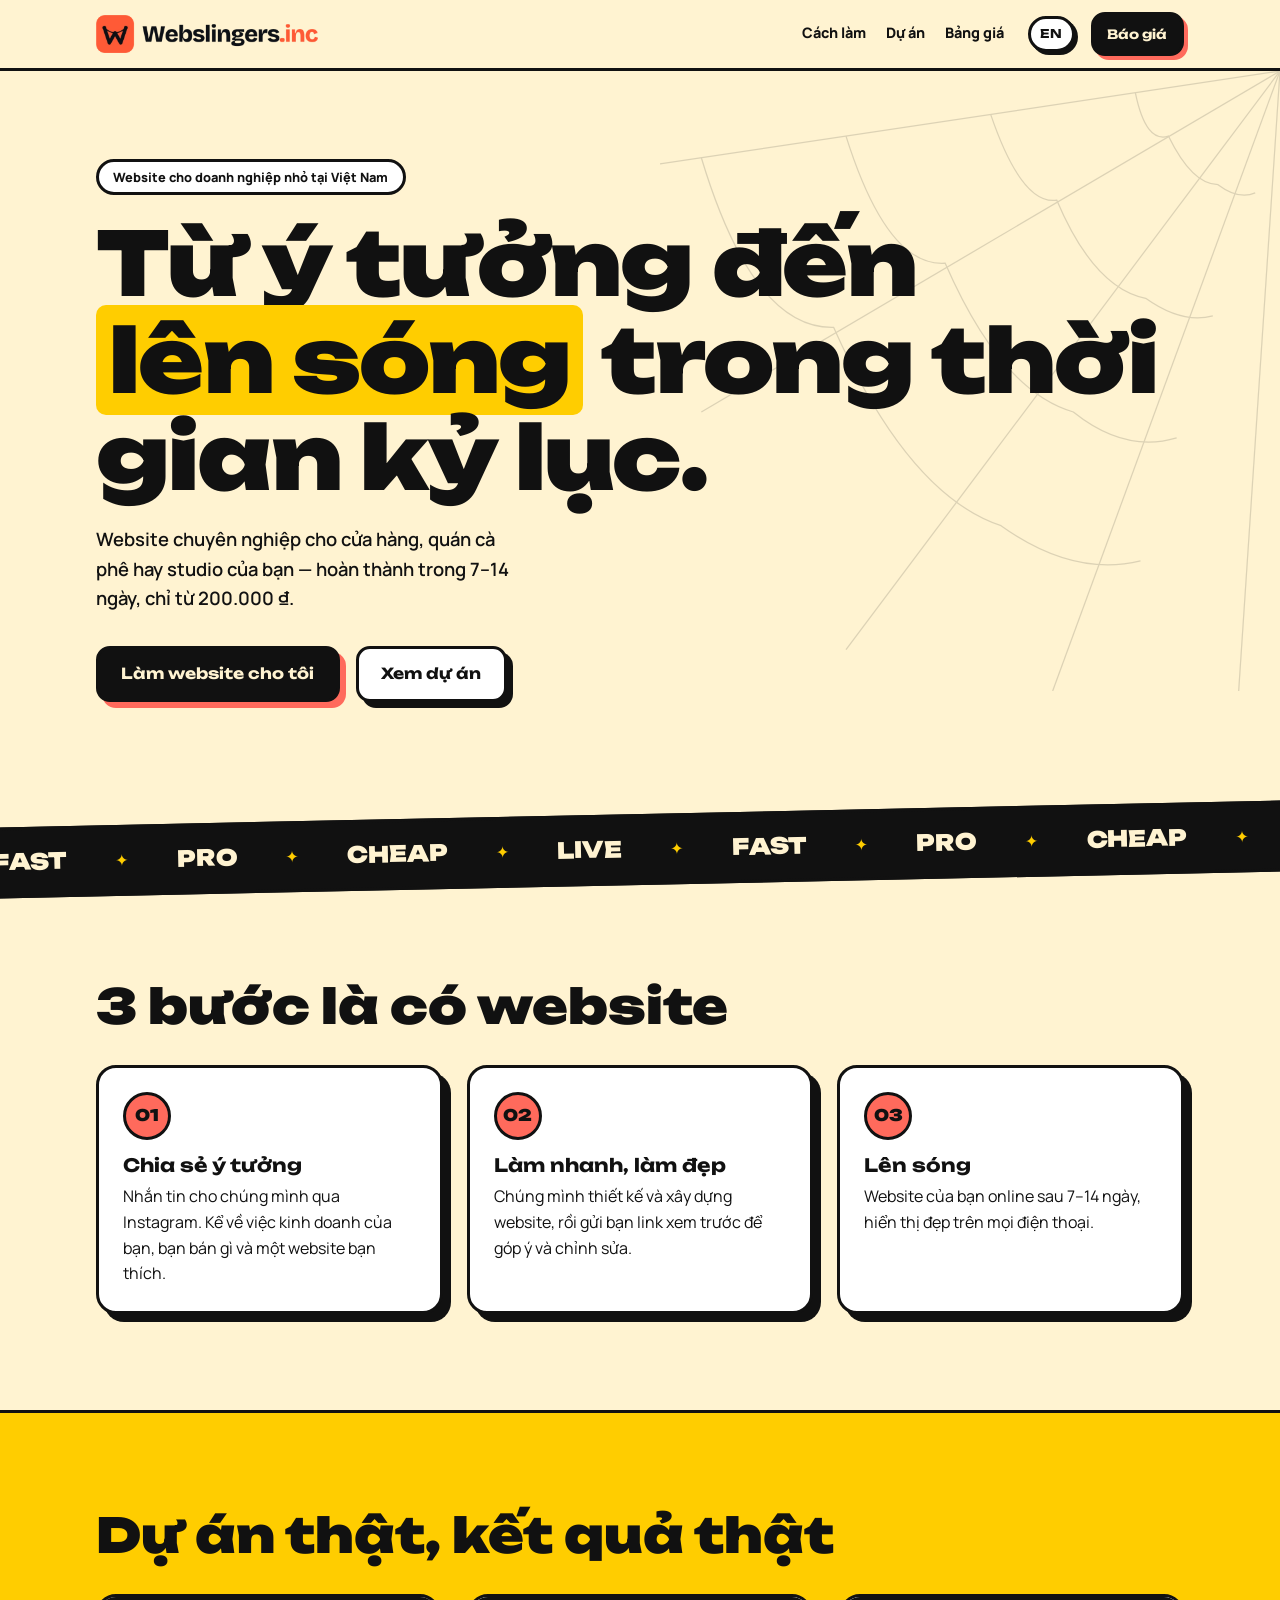
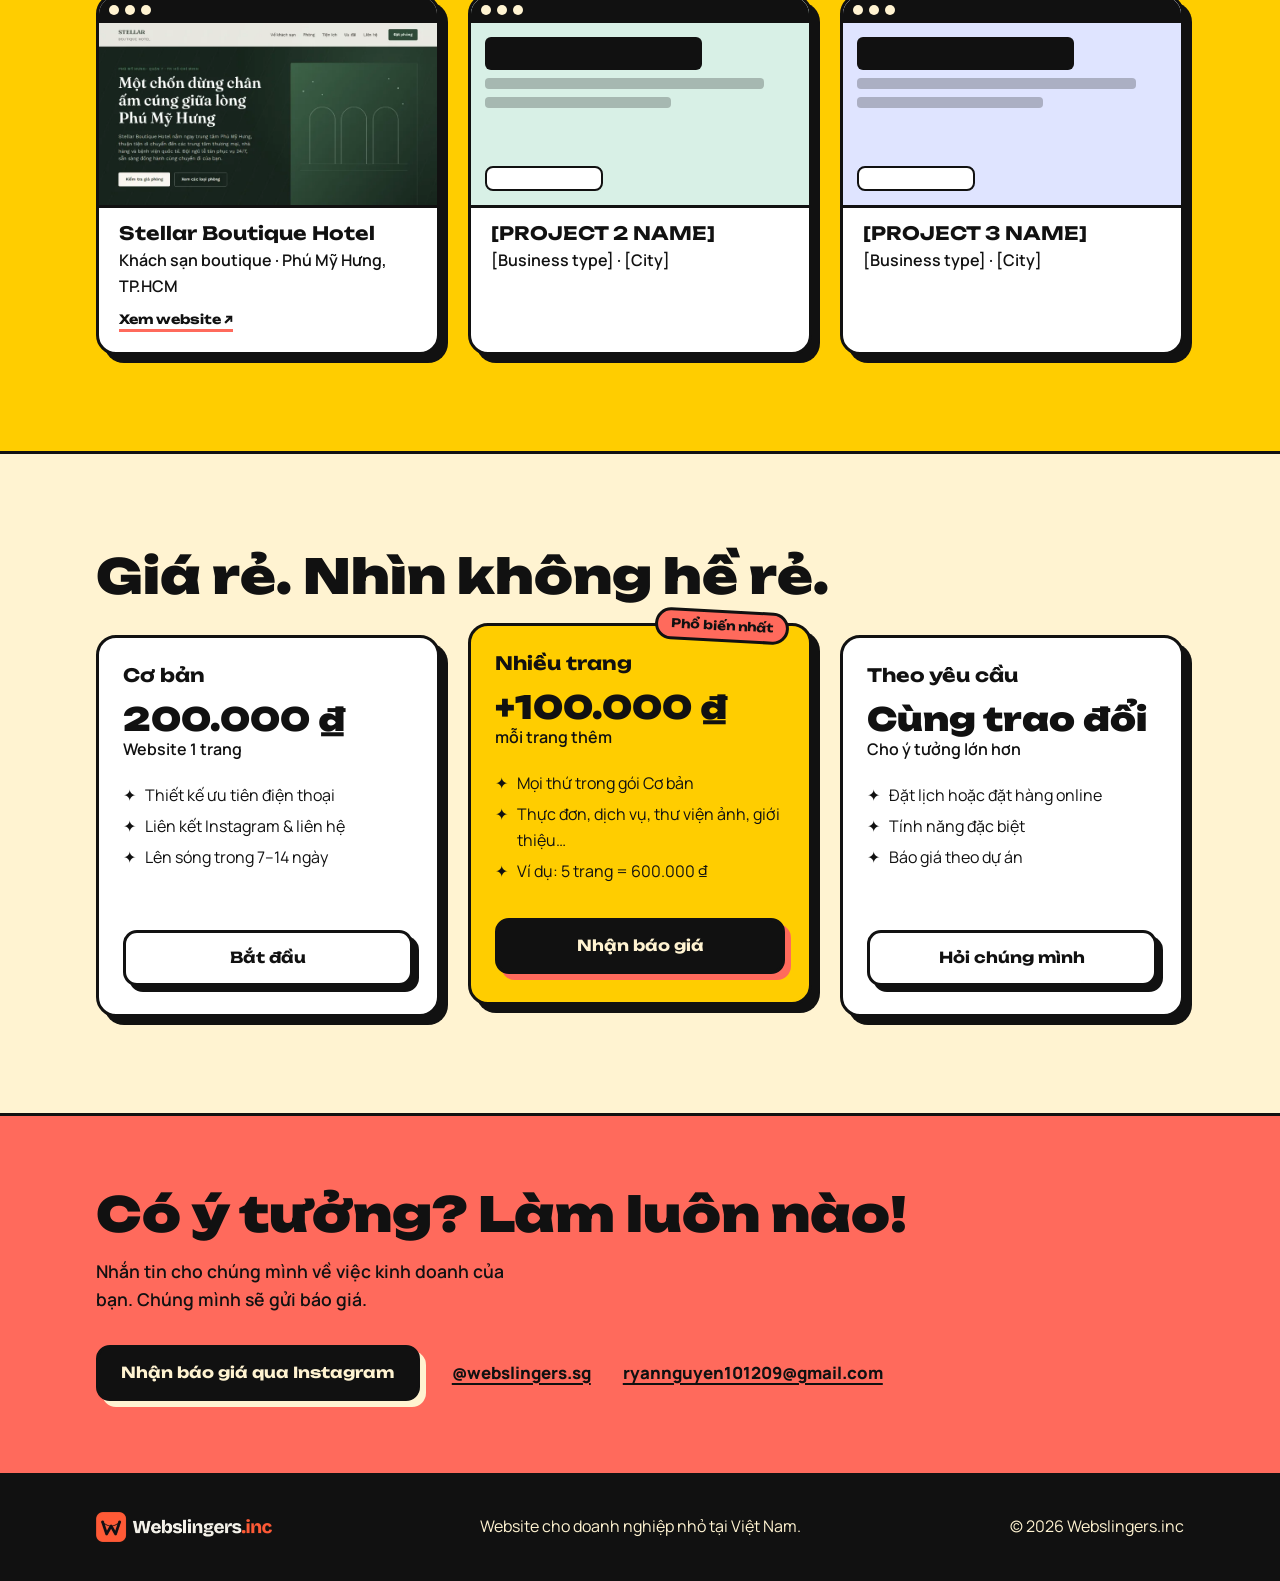
==== index.html @ 7dd26fe1 "Add Webslingers.inc logo Replace the text logo with the brand wordmark in the nav (light) and footer" ====
<!DOCTYPE html>
<html lang="vi">
<head>
<meta charset="UTF-8">
<meta name="viewport" content="width=device-width, initial-scale=1">
<title data-i18n="meta.title">Webslingers.inc — Từ ý tưởng đến lên sóng trong thời gian kỷ lục</title>
<meta name="description" data-i18n-content="meta.desc" content="Webslingers làm website chuyên nghiệp cho doanh nghiệp nhỏ tại Việt Nam. Lên sóng trong 7–14 ngày, chỉ từ 200.000 ₫.">
<meta name="theme-color" content="#fff3d1">
<link rel="icon" href="img/logo-mark.svg" type="image/svg+xml">
<link rel="icon" href="img/favicon-48.png" type="image/png" sizes="48x48">
<link rel="apple-touch-icon" href="img/apple-touch-icon.png">
<meta property="og:type" content="website">
<meta property="og:title" content="Webslingers.inc">
<meta property="og:description" data-i18n-content="meta.desc" content="Webslingers làm website chuyên nghiệp cho doanh nghiệp nhỏ tại Việt Nam. Lên sóng trong 7–14 ngày, chỉ từ 200.000 ₫.">
<meta property="og:image" content="img/og.jpg">
<meta name="twitter:card" content="summary_large_image">
<link rel="preconnect" href="https://fonts.googleapis.com">
<link rel="preconnect" href="https://fonts.gstatic.com" crossorigin>
<link href="https://fonts.googleapis.com/css2?family=Manrope:wght@400;600;800&family=Unbounded:wght@700;900&display=swap" rel="stylesheet">
<link rel="stylesheet" href="styles.css">
<script src="i18n.js" defer></script>
</head>
<body>
<a class="skip-link" href="#main" data-i18n="skip">Bỏ qua đến nội dung</a>

<header class="nav">
  <div class="wrap nav-inner">
    <a href="#top" class="logo" data-i18n-aria-label="nav.home" aria-label="Trang chủ Webslingers.inc"><img src="img/logo-wordmark.webp" width="702" height="120" alt=""></a>
    <nav data-i18n-aria-label="nav.label" aria-label="Điều hướng chính">
      <ul class="nav-links">
        <li><a href="#how" data-i18n="nav.how">Cách làm</a></li>
        <li><a href="#work" data-i18n="nav.work">Dự án</a></li>
        <li><a href="#pricing" data-i18n="nav.pricing">Bảng giá</a></li>
      </ul>
      <button type="button" class="lang-toggle" id="langToggle" lang="en" hidden
              data-i18n-aria-label="lang.label" aria-label="Switch to English">
        <span data-i18n="lang.other" lang="en">EN</span>
      </button>
    </nav>
    <a href="#contact" class="btn btn-dark btn-sm" data-i18n="nav.quote">Báo giá</a>
  </div>
</header>

<main id="main">

  <!-- 2. Hero -->
  <section class="hero" id="top">
    <svg class="hero-web" viewBox="0 0 600 600" aria-hidden="true" focusable="false">
      <g fill="none" stroke="#111" stroke-width="1.2">
        <path d="M600 0 L0 90"/><path d="M600 0 L40 330"/><path d="M600 0 L180 560"/>
        <path d="M600 0 L380 600"/><path d="M600 0 L560 600"/>
        <path d="M460 21 Q470 70 492 63 Q515 110 540 110 Q560 125 576 118"/>
        <path d="M320 42 Q350 130 384 125 Q420 210 470 220 Q505 245 535 237"/>
        <path d="M180 63 Q220 190 276 186 Q330 310 400 330 Q450 370 500 355"/>
        <path d="M40 84 Q90 250 168 248 Q240 410 330 440 Q400 490 465 474"/>
      </g>
    </svg>
    <div class="wrap hero-inner">
      <p class="eyebrow" data-i18n="hero.eyebrow">Website cho doanh nghiệp nhỏ tại Việt Nam</p>
      <h1 data-i18n="hero.title">Từ ý tưởng đến <mark>lên sóng</mark> trong thời gian kỷ lục.</h1>
      <p class="lede" data-i18n="hero.lede">Website chuyên nghiệp cho cửa hàng, quán cà phê hay studio của bạn — hoàn thành trong 7–14 ngày, chỉ từ 200.000&nbsp;₫.</p>
      <div class="hero-ctas">
        <a href="#contact" class="btn btn-dark" data-i18n="hero.start">Làm website cho tôi</a>
        <a href="#work" class="btn btn-light" data-i18n="hero.work">Xem dự án</a>
      </div>
    </div>
  </section>

  <!-- 3. Ticker (brand words, kept in English in both languages) -->
  <div class="ticker" aria-hidden="true">
    <div class="ticker-track">
      <span>FAST</span><span>PRO</span><span>CHEAP</span><span>LIVE</span>
      <span>FAST</span><span>PRO</span><span>CHEAP</span><span>LIVE</span>
      <span>FAST</span><span>PRO</span><span>CHEAP</span><span>LIVE</span>
      <span>FAST</span><span>PRO</span><span>CHEAP</span><span>LIVE</span>
    </div>
  </div>

  <!-- 4. How we sling it -->
  <section class="section" id="how" aria-labelledby="how-title">
    <div class="wrap">
      <h2 id="how-title" data-i18n="how.title">3 bước là có website</h2>
      <ol class="steps">
        <li class="card step">
          <span class="step-num">01</span>
          <h3 data-i18n="how.s1.title">Chia sẻ ý tưởng</h3>
          <p data-i18n="how.s1.text">Nhắn tin cho chúng mình qua Instagram. Kể về việc kinh doanh của bạn, bạn bán gì và một website bạn thích.</p>
        </li>
        <li class="card step">
          <span class="step-num">02</span>
          <h3 data-i18n="how.s2.title">Làm nhanh, làm đẹp</h3>
          <p data-i18n="how.s2.text">Chúng mình thiết kế và xây dựng website, rồi gửi bạn link xem trước để góp ý và chỉnh sửa.</p>
        </li>
        <li class="card step">
          <span class="step-num">03</span>
          <h3 data-i18n="how.s3.title">Lên sóng</h3>
          <p data-i18n="how.s3.text">Website của bạn online sau 7–14 ngày, hiển thị đẹp trên mọi điện thoại.</p>
        </li>
      </ol>
    </div>
  </section>

  <!-- 5. Proof -->
  <section class="section section-alt" id="work" aria-labelledby="work-title">
    <div class="wrap">
      <h2 id="work-title" data-i18n="work.title">Dự án thật, kết quả thật</h2>
      <div class="projects">
        <article class="card project">
          <div class="shot">
            <div class="shot-bar"><i></i><i></i><i></i></div>
            <img src="img/stellar-boutique-hotel.webp" width="800" height="500" loading="lazy" decoding="async"
                 data-i18n-alt="work.p1.alt"
                 alt="Trang chủ Stellar Boutique Hotel: phần đầu trang màu xanh lá đậm với tiêu đề tiếng Việt và nút đặt phòng">
          </div>
          <div class="project-info">
            <h3><a href="https://stellar-boutique-hotel.vercel.app" target="_blank" rel="noopener">Stellar Boutique Hotel</a></h3>
            <p data-i18n="work.p1.meta">Khách sạn boutique · Phú Mỹ Hưng, TP.HCM</p>
            <span class="project-cta" aria-hidden="true" data-i18n="work.view">Xem website ↗</span>
          </div>
        </article>
        <article class="card project">
          <div class="shot shot-2" role="img" aria-label="[PROJECT 2 SCREENSHOT]">
            <div class="shot-bar"><i></i><i></i><i></i></div>
            <div class="shot-body"><b></b><s></s><s></s><u></u></div>
          </div>
          <div class="project-info">
            <h3>[PROJECT 2 NAME]</h3>
            <p>[Business type] · [City]</p>
          </div>
        </article>
        <article class="card project">
          <div class="shot shot-3" role="img" aria-label="[PROJECT 3 SCREENSHOT]">
            <div class="shot-bar"><i></i><i></i><i></i></div>
            <div class="shot-body"><b></b><s></s><s></s><u></u></div>
          </div>
          <div class="project-info">
            <h3>[PROJECT 3 NAME]</h3>
            <p>[Business type] · [City]</p>
          </div>
        </article>
      </div>
      <!-- Optional: client testimonial
      <blockquote class="card quote">
        <p>“[CLIENT TESTIMONIAL]”</p>
        <cite>[CLIENT NAME], [BUSINESS]</cite>
      </blockquote>
      -->
    </div>
  </section>

  <!-- 6. Pricing -->
  <section class="section" id="pricing" aria-labelledby="pricing-title">
    <div class="wrap">
      <h2 id="pricing-title" data-i18n="pricing.title">Giá rẻ. Nhìn không hề rẻ.</h2>
      <div class="plans">
        <article class="card plan">
          <h3 data-i18n="plan1.name">Cơ bản</h3>
          <p class="price" data-i18n="plan1.price">200.000&nbsp;₫</p>
          <p class="price-note" data-i18n="plan1.note">Website 1 trang</p>
          <ul>
            <li data-i18n="plan1.f1">Thiết kế ưu tiên điện thoại</li>
            <li data-i18n="plan1.f2">Liên kết Instagram &amp; liên hệ</li>
            <li data-i18n="plan1.f3">Lên sóng trong 7–14 ngày</li>
          </ul>
          <a href="#contact" class="btn btn-light" data-i18n="plan1.cta">Bắt đầu</a>
        </article>
        <article class="card plan plan-featured">
          <span class="badge" data-i18n="plan2.badge">Phổ biến nhất</span>
          <h3 data-i18n="plan2.name">Nhiều trang</h3>
          <p class="price" data-i18n="plan2.price">+100.000&nbsp;₫</p>
          <p class="price-note" data-i18n="plan2.note">mỗi trang thêm</p>
          <ul>
            <li data-i18n="plan2.f1">Mọi thứ trong gói Cơ bản</li>
            <li data-i18n="plan2.f2">Thực đơn, dịch vụ, thư viện ảnh, giới thiệu…</li>
            <li data-i18n="plan2.f3">Ví dụ: 5 trang = 600.000&nbsp;₫</li>
          </ul>
          <a href="#contact" class="btn btn-dark" data-i18n="cta.quote">Nhận báo giá</a>
        </article>
        <article class="card plan">
          <h3 data-i18n="plan3.name">Theo yêu cầu</h3>
          <p class="price" data-i18n="plan3.price">Cùng trao đổi</p>
          <p class="price-note" data-i18n="plan3.note">Cho ý tưởng lớn hơn</p>
          <ul>
            <li data-i18n="plan3.f1">Đặt lịch hoặc đặt hàng online</li>
            <li data-i18n="plan3.f2">Tính năng đặc biệt</li>
            <li data-i18n="plan3.f3">Báo giá theo dự án</li>
          </ul>
          <a href="#contact" class="btn btn-light" data-i18n="plan3.cta">Hỏi chúng mình</a>
        </article>
      </div>
    </div>
  </section>

  <!-- 7. Contact -->
  <section class="contact" id="contact" aria-labelledby="contact-title">
    <div class="wrap contact-inner">
      <h2 id="contact-title" data-i18n="contact.title">Có ý tưởng? Làm luôn nào!</h2>
      <p data-i18n="contact.text">Nhắn tin cho chúng mình về việc kinh doanh của bạn. Chúng mình sẽ gửi báo giá.</p>
      <div class="contact-ctas">
        <a href="https://instagram.com/webslingers.sg" class="btn btn-dark" target="_blank" rel="noopener" data-i18n="contact.ig">Nhận báo giá qua Instagram</a>
        <a href="https://instagram.com/webslingers.sg" class="contact-link" target="_blank" rel="noopener">@webslingers.sg</a>
        <a href="mailto:ryannguyen101209@gmail.com" class="contact-link">ryannguyen101209@gmail.com</a>
      </div>
    </div>
  </section>
</main>

<!-- 8. Footer -->
<footer class="footer">
  <div class="wrap footer-inner">
    <p class="logo"><img src="img/logo-wordmark-dark.webp" width="702" height="120" alt="Webslingers.inc" loading="lazy"></p>
    <p data-i18n="footer.tag">Website cho doanh nghiệp nhỏ tại Việt Nam.</p>
    <p>© <span id="year">2026</span> Webslingers.inc</p>
  </div>
</footer>

<script>document.getElementById('year').textContent = new Date().getFullYear();</script>
</body>
</html>
---- styles.css ----
:root {
  --cream: #fff3d1;
  --ink: #111111;
  --red: #ff6a5c;
  --gold: #ffcd00;
  --white: #ffffff;
  --border: 3px solid var(--ink);
  --radius: 20px;
  --shadow: 8px 8px 0 var(--ink);
  --head: "Unbounded", system-ui, sans-serif;
  --body: "Manrope", system-ui, sans-serif;
}

*, *::before, *::after { box-sizing: border-box; }

html { scroll-behavior: smooth; }
main { overflow-x: clip; }
@media (prefers-reduced-motion: reduce) {
  html { scroll-behavior: auto; }
  *, *::before, *::after { animation: none !important; transition: none !important; }
}

body {
  margin: 0;
  background: var(--cream);
  color: var(--ink);
  font-family: var(--body);
  font-size: 1rem;
  line-height: 1.6;
}

h1, h2, h3 { font-family: var(--head); line-height: 1.1; margin: 0; }
h2 { font-size: clamp(1.75rem, 6vw, 3rem); font-weight: 900; margin-bottom: 2rem; }
h3 { font-size: 1.15rem; font-weight: 700; }
p { margin: 0; }
a { color: inherit; }

.wrap { width: 100%; max-width: 1120px; margin: 0 auto; padding: 0 1rem; }

:focus-visible {
  outline: 3px solid var(--ink);
  outline-offset: 3px;
  box-shadow: 0 0 0 6px var(--gold);
}

.skip-link {
  position: absolute; left: 1rem; top: -4rem; z-index: 100;
  background: var(--ink); color: var(--cream);
  padding: .6rem 1rem; border-radius: 10px; font-weight: 800;
}
.skip-link:focus { top: 1rem; }

/* Buttons */
.btn {
  display: inline-flex; align-items: center; justify-content: center;
  min-height: 48px;
  padding: .8rem 1.4rem;
  font-family: var(--head); font-weight: 700; font-size: .95rem;
  text-decoration: none; text-align: center;
  border: var(--border); border-radius: 14px;
  transition: transform .12s ease, box-shadow .12s ease;
}
.btn-dark { background: var(--ink); color: var(--cream); box-shadow: 6px 6px 0 var(--red); }
.btn-light { background: var(--white); color: var(--ink); box-shadow: 6px 6px 0 var(--ink); }
.btn:hover { transform: translate(-2px, -2px); }
.btn-dark:hover { box-shadow: 8px 8px 0 var(--red); }
.btn-light:hover { box-shadow: 8px 8px 0 var(--ink); }
.btn:active { transform: translate(4px, 4px); box-shadow: 2px 2px 0 var(--ink); }
.btn-sm { min-height: 44px; padding: .5rem .85rem; font-size: .8rem; box-shadow: 4px 4px 0 var(--red); }

/* Nav */
.nav { border-bottom: var(--border); background: var(--cream); position: sticky; top: 0; z-index: 50; }
.nav-inner {
  display: flex; flex-wrap: wrap; align-items: center; justify-content: space-between;
  gap: .5rem 1rem; padding-top: .75rem; padding-bottom: .75rem;
}
.logo { display: inline-flex; align-items: center; min-height: 44px; }
.logo img { display: block; width: auto; height: clamp(26px, 8vw, 34px); }
.nav nav { order: 3; width: 100%; display: flex; align-items: center; gap: 1.25rem; }
.lang-toggle {
  margin-left: auto; min-width: 44px; min-height: 36px; padding: .2rem .6rem;
  font-family: var(--head); font-weight: 700; font-size: .75rem; color: var(--ink);
  background: var(--white); border: var(--border); border-radius: 999px;
  box-shadow: 3px 3px 0 var(--ink); cursor: pointer;
}
.lang-toggle:hover { background: var(--gold); }
.lang-toggle:active { transform: translate(2px, 2px); box-shadow: 1px 1px 0 var(--ink); }
.lang-toggle[hidden] { display: none; }
.nav-links {
  list-style: none; margin: 0; padding: 0;
  display: flex; gap: 1.25rem;
}
.nav-links a {
  display: inline-block; padding: .35rem 0;
  font-weight: 800; font-size: .9rem; text-decoration: none;
  border-bottom: 3px solid transparent;
}
.nav-links a:hover { border-bottom-color: var(--red); }

/* Hero */
.hero { position: relative; overflow: hidden; padding: 3.5rem 0 4.5rem; }
.hero-web {
  position: absolute; top: 0; right: 0;
  width: min(90vw, 620px); height: auto;
  opacity: .14; pointer-events: none;
}
.hero-inner { position: relative; }
.eyebrow {
  display: inline-block; margin-bottom: 1.25rem;
  background: var(--white); border: var(--border); border-radius: 999px;
  padding: .3rem .9rem; font-weight: 800; font-size: .8rem;
}
.hero h1 {
  font-size: clamp(2.3rem, 10vw, 5.5rem); font-weight: 900;
  letter-spacing: -.02em; max-width: 13ch;
}
.hero mark {
  white-space: nowrap;
  background: var(--gold); color: var(--ink);
  padding: 0 .15em; border-radius: 10px;
  box-decoration-break: clone; -webkit-box-decoration-break: clone;
}
.lede { font-size: 1.15rem; font-weight: 600; margin-top: 1.25rem; max-width: 36ch; }
.hero-ctas { display: flex; flex-wrap: wrap; gap: 1rem; margin-top: 2rem; }

/* Ticker */
.ticker {
  background: var(--ink); color: var(--cream);
  transform: rotate(-1.2deg);
  margin: 0 -2rem; padding: .9rem 0;
  overflow: hidden; white-space: nowrap;
  border-top: 3px solid var(--ink); border-bottom: 3px solid var(--ink);
}
.ticker-track { display: inline-flex; animation: ticker 22s linear infinite; }
.ticker span {
  font-family: var(--head); font-weight: 900; font-size: 1.4rem;
  padding: 0 1.5rem; display: inline-flex; align-items: center;
}
.ticker span::after { content: "✦"; color: var(--gold); margin-left: 3rem; font-size: 1rem; }
@keyframes ticker { to { transform: translateX(-50%); } }

/* Sections */
.section { padding: 4.5rem 0; }
.section-alt { background: var(--gold); border-top: var(--border); border-bottom: var(--border); }

.card {
  background: var(--white);
  border: var(--border); border-radius: var(--radius);
  box-shadow: var(--shadow);
}

/* Steps */
.steps { list-style: none; margin: 0; padding: 0; display: grid; gap: 1.5rem; }
.step { padding: 1.5rem; }
.step-num {
  display: inline-grid; place-items: center;
  width: 3rem; height: 3rem; margin-bottom: 1rem;
  font-family: var(--head); font-weight: 900;
  background: var(--red); border: var(--border); border-radius: 50%;
}
.step h3 { margin-bottom: .5rem; }

/* Projects */
.projects { display: grid; gap: 1.75rem; }
.project { overflow: hidden; }
.shot { aspect-ratio: 16 / 10; border-bottom: var(--border); display: flex; flex-direction: column; }
.shot-bar { display: flex; gap: 6px; padding: 8px 10px; background: var(--ink); }
.shot-bar i { width: 10px; height: 10px; border-radius: 50%; background: var(--cream); }
.shot-body { flex: 1; padding: 14px; display: flex; flex-direction: column; gap: 8px; }
.shot-body b { display: block; height: 22%; width: 70%; border-radius: 6px; background: var(--ink); }
.shot-body s { display: block; height: 7%; width: 90%; border-radius: 4px; background: rgba(17,17,17,.25); }
.shot-body s + s { width: 60%; }
.shot-body u { display: block; margin-top: auto; height: 16%; width: 38%; border-radius: 8px; border: 2px solid var(--ink); background: var(--white); }
.shot-1 { background: #ffd9d4; }
.shot-2 { background: #d8f0e6; }
.shot-3 { background: #dfe4ff; }
.shot img { display: block; flex: 1; min-height: 0; width: 100%; object-fit: cover; object-position: top; }
.project-info { padding: 1rem 1.25rem 1.25rem; }
.project { position: relative; transition: transform .12s ease, box-shadow .12s ease; }
.project h3 a { text-decoration: none; }
.project h3 a::after { content: ""; position: absolute; inset: 0; border-radius: var(--radius); }
.project h3 a:focus-visible { outline: none; box-shadow: none; }
.project:has(a:hover) { transform: translate(-3px, -3px); box-shadow: 11px 11px 0 var(--ink); }
.project:has(a:focus-visible) { outline: 3px solid var(--ink); outline-offset: 4px; box-shadow: var(--shadow), 0 0 0 9px var(--red); }
.project-cta { display: inline-block; margin-top: .6rem; font-family: var(--head); font-weight: 700; font-size: .8rem; border-bottom: 3px solid var(--red); }
.project-info p { font-weight: 600; margin-top: .25rem; }
.quote { margin: 2.5rem 0 0; padding: 1.5rem; font-size: 1.15rem; font-weight: 600; }
.quote cite { display: block; margin-top: .75rem; font-style: normal; font-weight: 800; }

/* Pricing */
.plans { display: grid; gap: 1.75rem; }
.plan { position: relative; padding: 1.75rem 1.5rem; display: flex; flex-direction: column; }
.plan .price { font-family: var(--head); font-weight: 900; font-size: 2rem; margin-top: 1rem; line-height: 1.1; }
.plan .price-note { font-weight: 600; }
.plan ul { list-style: none; margin: 1.25rem 0 1.75rem; padding: 0; flex: 1; }
.plan li { margin-bottom: .35rem; padding-left: 1.4rem; position: relative; }
.plan li::before { content: "✦"; position: absolute; left: 0; }
.plan-featured { background: var(--gold); }
.badge {
  position: absolute; top: -16px; right: 1.25rem;
  background: var(--red); border: var(--border); border-radius: 999px;
  padding: .2rem .8rem; font-family: var(--head); font-weight: 700; font-size: .75rem;
  transform: rotate(3deg);
}

/* Contact */
.contact { background: var(--red); border-top: var(--border); padding: 4.5rem 0; }
.contact h2 { margin-bottom: 1rem; }
.contact p { font-size: 1.1rem; font-weight: 600; max-width: 40ch; }
.contact-ctas { display: flex; flex-direction: column; align-items: flex-start; gap: 1.25rem; margin-top: 2rem; }
.contact .btn-dark { box-shadow: 6px 6px 0 var(--cream); }
.contact .btn-dark:hover { box-shadow: 8px 8px 0 var(--cream); }
.contact-link { overflow-wrap: anywhere; font-weight: 800; font-size: 1.05rem; text-underline-offset: 4px; text-decoration-thickness: 2px; }

/* Footer */
.footer { background: var(--ink); color: var(--cream); padding: 2rem 0; }
.footer-inner { display: flex; flex-direction: column; gap: .5rem; }
.footer .logo img { height: 30px; }

/* Tablet+ */
@media (min-width: 720px) {
  .nav nav { order: 0; width: auto; margin-left: auto; gap: 1.5rem; }
  .lang-toggle { margin-left: 0; }
  .nav-inner { flex-wrap: nowrap; }
  .logo img { height: 38px; }
  .hero { padding: 5.5rem 0 7rem; }
  .steps, .projects, .plans { grid-template-columns: repeat(3, 1fr); }
  .plans { align-items: stretch; }
  .plan-featured { transform: translateY(-12px); }
  .contact-ctas { flex-direction: row; align-items: center; flex-wrap: wrap; gap: 1.5rem 2rem; }
  .footer-inner { flex-direction: row; justify-content: space-between; align-items: center; }
  .section { padding: 6rem 0; }
}
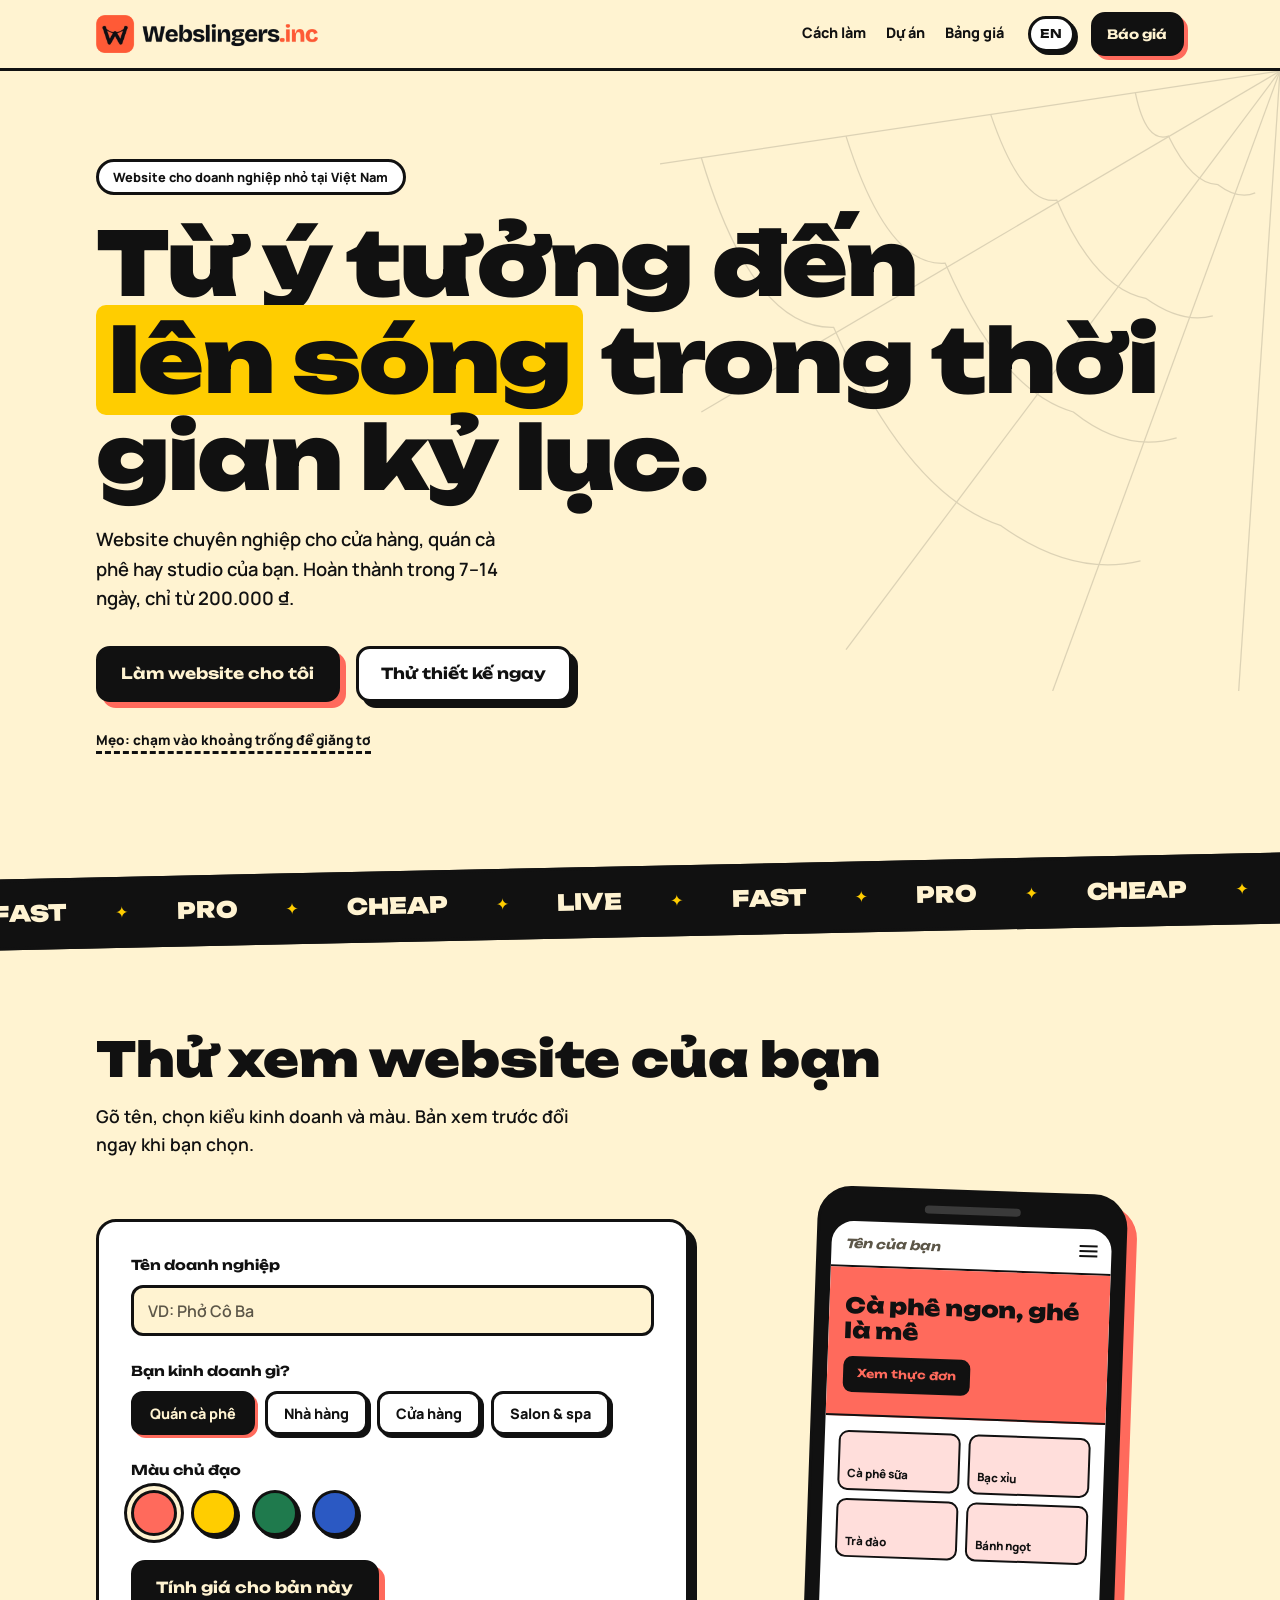
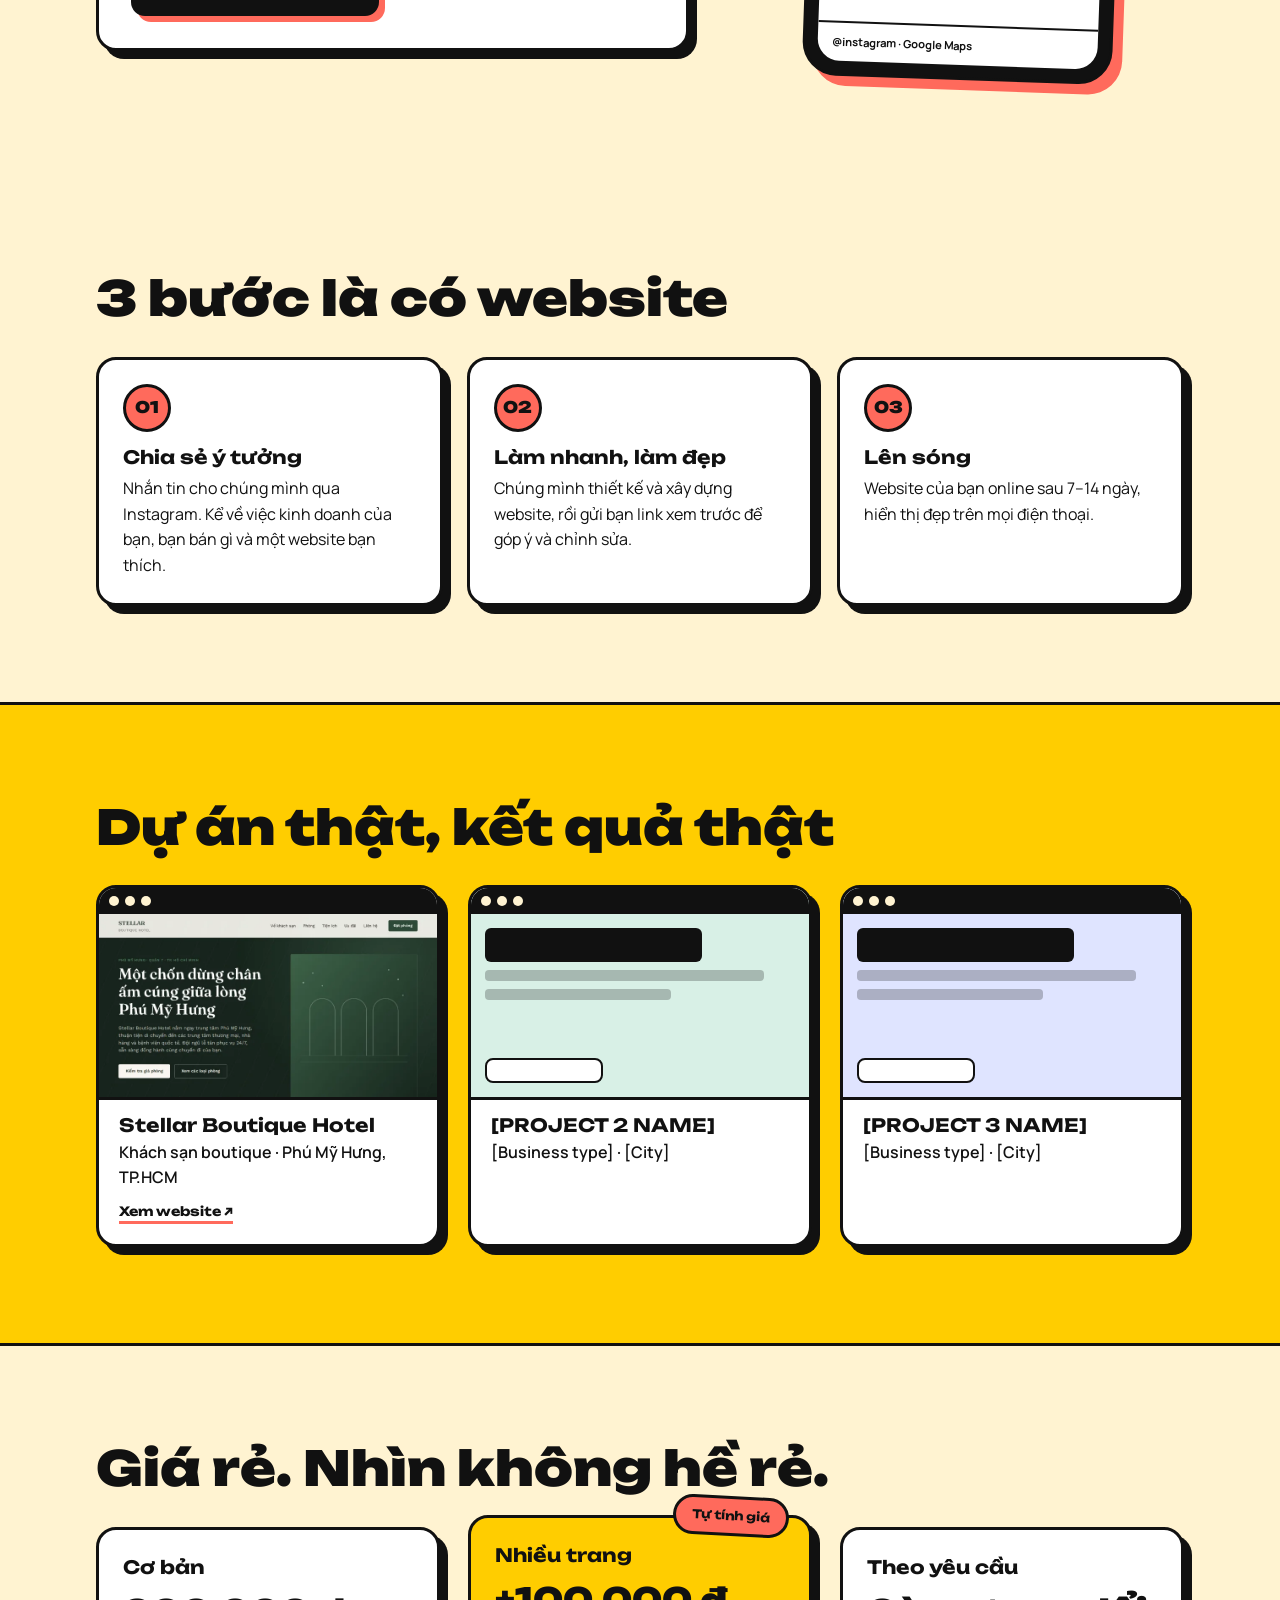
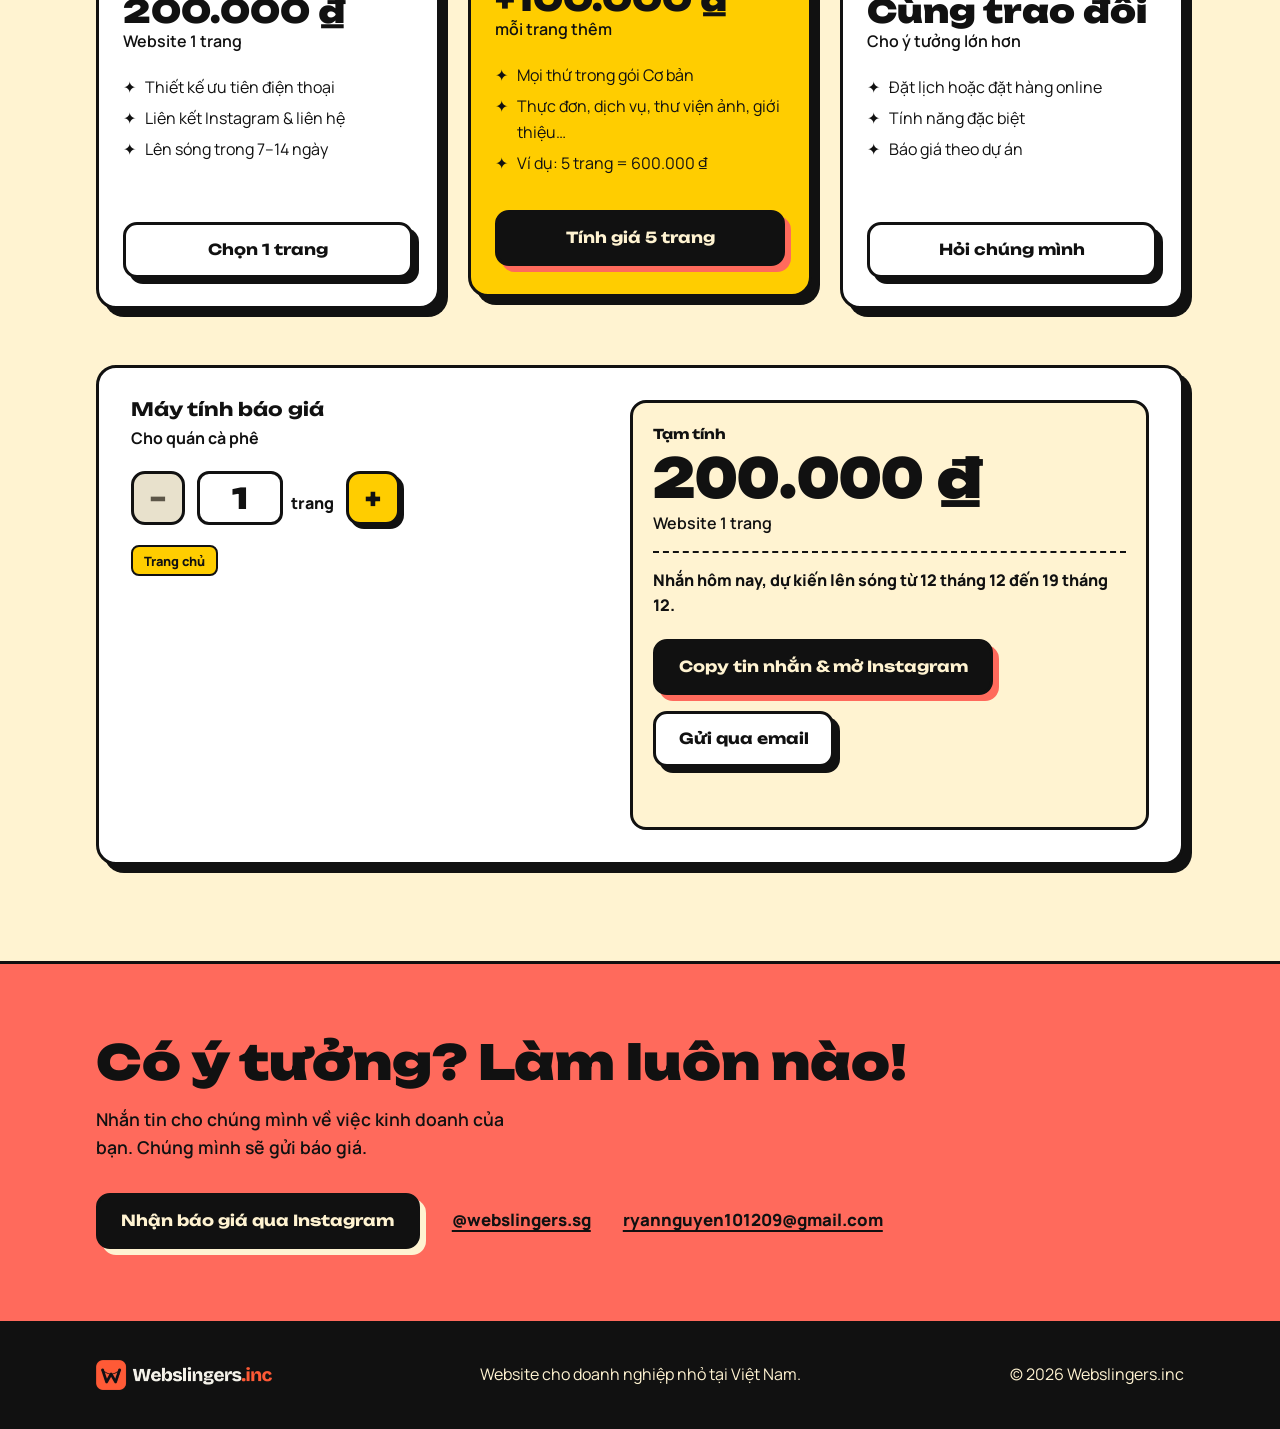
==== commit ae1aa4b6: "Add live preview builder, quote calculator and web-sling hero - Try-it section: business name, type " ====
--- a/index.html
+++ b/index.html
@@ -3,7 +3,7 @@
 <head>
 <meta charset="UTF-8">
 <meta name="viewport" content="width=device-width, initial-scale=1">
-<title data-i18n="meta.title">Webslingers.inc — Từ ý tưởng đến lên sóng trong thời gian kỷ lục</title>
+<title data-i18n="meta.title">Webslingers.inc | Từ ý tưởng đến lên sóng trong thời gian kỷ lục</title>
 <meta name="description" data-i18n-content="meta.desc" content="Webslingers làm website chuyên nghiệp cho doanh nghiệp nhỏ tại Việt Nam. Lên sóng trong 7–14 ngày, chỉ từ 200.000 ₫.">
 <meta name="theme-color" content="#fff3d1">
 <link rel="icon" href="img/logo-mark.svg" type="image/svg+xml">
@@ -18,7 +18,9 @@
 <link rel="preconnect" href="https://fonts.gstatic.com" crossorigin>
 <link href="https://fonts.googleapis.com/css2?family=Manrope:wght@400;600;800&family=Unbounded:wght@700;900&display=swap" rel="stylesheet">
 <link rel="stylesheet" href="styles.css">
+<script>document.documentElement.classList.add('js');</script>
 <script src="i18n.js" defer></script>
+<script src="app.js" defer></script>
 </head>
 <body>
 <a class="skip-link" href="#main" data-i18n="skip">Bỏ qua đến nội dung</a>
@@ -43,7 +45,7 @@
 
 <main id="main">
 
-  <!-- 2. Hero -->
+  <!-- Hero. Tapping empty space slings a web line from the top-right corner (app.js). -->
   <section class="hero" id="top">
     <svg class="hero-web" viewBox="0 0 600 600" aria-hidden="true" focusable="false">
       <g fill="none" stroke="#111" stroke-width="1.2">
@@ -55,18 +57,20 @@
         <path d="M40 84 Q90 250 168 248 Q240 410 330 440 Q400 490 465 474"/>
       </g>
     </svg>
+    <svg class="sling-layer" id="slingLayer" aria-hidden="true" focusable="false"></svg>
     <div class="wrap hero-inner">
       <p class="eyebrow" data-i18n="hero.eyebrow">Website cho doanh nghiệp nhỏ tại Việt Nam</p>
       <h1 data-i18n="hero.title">Từ ý tưởng đến <mark>lên sóng</mark> trong thời gian kỷ lục.</h1>
-      <p class="lede" data-i18n="hero.lede">Website chuyên nghiệp cho cửa hàng, quán cà phê hay studio của bạn — hoàn thành trong 7–14 ngày, chỉ từ 200.000&nbsp;₫.</p>
+      <p class="lede" data-i18n="hero.lede">Website chuyên nghiệp cho cửa hàng, quán cà phê hay studio của bạn. Hoàn thành trong 7–14 ngày, chỉ từ 200.000&nbsp;₫.</p>
       <div class="hero-ctas">
         <a href="#contact" class="btn btn-dark" data-i18n="hero.start">Làm website cho tôi</a>
-        <a href="#work" class="btn btn-light" data-i18n="hero.work">Xem dự án</a>
-      </div>
-    </div>
-  </section>
-
-  <!-- 3. Ticker (brand words, kept in English in both languages) -->
+        <a href="#try" class="btn btn-light needs-js" data-i18n="hero.try">Thử thiết kế ngay</a>
+      </div>
+      <p class="sling-hint" id="slingHint" hidden data-i18n="hero.hint">Mẹo: chạm vào khoảng trống để giăng tơ</p>
+    </div>
+  </section>
+
+  <!-- Ticker (brand words, kept in English in both languages) -->
   <div class="ticker" aria-hidden="true">
     <div class="ticker-track">
       <span>FAST</span><span>PRO</span><span>CHEAP</span><span>LIVE</span>
@@ -76,22 +80,75 @@
     </div>
   </div>
 
-  <!-- 4. How we sling it -->
+  <!-- Try it: live preview builder -->
+  <section class="section try needs-js" id="try" aria-labelledby="try-title">
+    <div class="wrap">
+      <h2 id="try-title" data-i18n="try.title">Thử xem website của bạn</h2>
+      <p class="section-lede" data-i18n="try.lede">Gõ tên, chọn kiểu kinh doanh và màu. Bản xem trước đổi ngay khi bạn chọn.</p>
+      <div class="try-grid">
+        <form class="card try-controls reveal" id="builder" onsubmit="return false">
+          <label class="field">
+            <span class="field-label" data-i18n="try.name">Tên doanh nghiệp</span>
+            <input type="text" id="bizName" maxlength="28" autocomplete="organization"
+                   data-i18n-placeholder="try.namePh" placeholder="VD: Phở Cô Ba">
+          </label>
+
+          <fieldset class="field">
+            <legend class="field-label" data-i18n="try.type">Bạn kinh doanh gì?</legend>
+            <div class="chips">
+              <label class="chip"><input type="radio" name="bizType" value="cafe" checked><span data-i18n="type.cafe">Quán cà phê</span></label>
+              <label class="chip"><input type="radio" name="bizType" value="food"><span data-i18n="type.food">Nhà hàng</span></label>
+              <label class="chip"><input type="radio" name="bizType" value="shop"><span data-i18n="type.shop">Cửa hàng</span></label>
+              <label class="chip"><input type="radio" name="bizType" value="salon"><span data-i18n="type.salon">Salon &amp; spa</span></label>
+            </div>
+          </fieldset>
+
+          <fieldset class="field">
+            <legend class="field-label" data-i18n="try.color">Màu chủ đạo</legend>
+            <div class="swatches">
+              <label class="swatch" style="--sw:#ff6a5c"><input type="radio" name="bizColor" value="coral" checked><span class="sr-only" data-i18n="color.coral">Đỏ san hô</span></label>
+              <label class="swatch" style="--sw:#ffcd00"><input type="radio" name="bizColor" value="gold"><span class="sr-only" data-i18n="color.gold">Vàng</span></label>
+              <label class="swatch" style="--sw:#1f7a4d"><input type="radio" name="bizColor" value="green"><span class="sr-only" data-i18n="color.green">Xanh lá</span></label>
+              <label class="swatch" style="--sw:#2b59c3"><input type="radio" name="bizColor" value="blue"><span class="sr-only" data-i18n="color.blue">Xanh dương</span></label>
+            </div>
+          </fieldset>
+
+          <a href="#calc" class="btn btn-dark try-cta" id="tryToQuote" data-calc data-i18n="try.cta">Tính giá cho bản này</a>
+        </form>
+
+        <div class="phone reveal" id="preview" aria-hidden="true">
+          <div class="phone-notch"></div>
+          <div class="mini" data-color="coral">
+            <div class="mini-nav"><b class="mini-name" id="pvName"></b><i></i></div>
+            <div class="mini-hero">
+              <p class="mini-title" id="pvTitle"></p>
+              <span class="mini-btn" id="pvBtn"></span>
+            </div>
+            <div class="mini-grid" id="pvItems"></div>
+            <div class="mini-foot">@instagram · Google Maps</div>
+          </div>
+        </div>
+        <p class="sr-only" id="pvSummary" aria-live="polite"></p>
+      </div>
+    </div>
+  </section>
+
+  <!-- How we sling it -->
   <section class="section" id="how" aria-labelledby="how-title">
     <div class="wrap">
       <h2 id="how-title" data-i18n="how.title">3 bước là có website</h2>
       <ol class="steps">
-        <li class="card step">
+        <li class="card step reveal">
           <span class="step-num">01</span>
           <h3 data-i18n="how.s1.title">Chia sẻ ý tưởng</h3>
           <p data-i18n="how.s1.text">Nhắn tin cho chúng mình qua Instagram. Kể về việc kinh doanh của bạn, bạn bán gì và một website bạn thích.</p>
         </li>
-        <li class="card step">
+        <li class="card step reveal">
           <span class="step-num">02</span>
           <h3 data-i18n="how.s2.title">Làm nhanh, làm đẹp</h3>
           <p data-i18n="how.s2.text">Chúng mình thiết kế và xây dựng website, rồi gửi bạn link xem trước để góp ý và chỉnh sửa.</p>
         </li>
-        <li class="card step">
+        <li class="card step reveal">
           <span class="step-num">03</span>
           <h3 data-i18n="how.s3.title">Lên sóng</h3>
           <p data-i18n="how.s3.text">Website của bạn online sau 7–14 ngày, hiển thị đẹp trên mọi điện thoại.</p>
@@ -100,12 +157,12 @@
     </div>
   </section>
 
-  <!-- 5. Proof -->
+  <!-- Proof -->
   <section class="section section-alt" id="work" aria-labelledby="work-title">
     <div class="wrap">
       <h2 id="work-title" data-i18n="work.title">Dự án thật, kết quả thật</h2>
       <div class="projects">
-        <article class="card project">
+        <article class="card project reveal">
           <div class="shot">
             <div class="shot-bar"><i></i><i></i><i></i></div>
             <img src="img/stellar-boutique-hotel.webp" width="800" height="500" loading="lazy" decoding="async"
@@ -118,7 +175,7 @@
             <span class="project-cta" aria-hidden="true" data-i18n="work.view">Xem website ↗</span>
           </div>
         </article>
-        <article class="card project">
+        <article class="card project reveal">
           <div class="shot shot-2" role="img" aria-label="[PROJECT 2 SCREENSHOT]">
             <div class="shot-bar"><i></i><i></i><i></i></div>
             <div class="shot-body"><b></b><s></s><s></s><u></u></div>
@@ -128,7 +185,7 @@
             <p>[Business type] · [City]</p>
           </div>
         </article>
-        <article class="card project">
+        <article class="card project reveal">
           <div class="shot shot-3" role="img" aria-label="[PROJECT 3 SCREENSHOT]">
             <div class="shot-bar"><i></i><i></i><i></i></div>
             <div class="shot-body"><b></b><s></s><s></s><u></u></div>
@@ -148,7 +205,7 @@
     </div>
   </section>
 
-  <!-- 6. Pricing -->
+  <!-- Pricing -->
   <section class="section" id="pricing" aria-labelledby="pricing-title">
     <div class="wrap">
       <h2 id="pricing-title" data-i18n="pricing.title">Giá rẻ. Nhìn không hề rẻ.</h2>
@@ -162,10 +219,10 @@
             <li data-i18n="plan1.f2">Liên kết Instagram &amp; liên hệ</li>
             <li data-i18n="plan1.f3">Lên sóng trong 7–14 ngày</li>
           </ul>
-          <a href="#contact" class="btn btn-light" data-i18n="plan1.cta">Bắt đầu</a>
+          <a href="#contact" class="btn btn-light" data-calc data-pages="1" data-i18n="plan1.cta">Chọn 1 trang</a>
         </article>
         <article class="card plan plan-featured">
-          <span class="badge" data-i18n="plan2.badge">Phổ biến nhất</span>
+          <a href="#calc" class="badge needs-js" data-calc data-i18n="plan2.badge">Tự tính giá</a>
           <h3 data-i18n="plan2.name">Nhiều trang</h3>
           <p class="price" data-i18n="plan2.price">+100.000&nbsp;₫</p>
           <p class="price-note" data-i18n="plan2.note">mỗi trang thêm</p>
@@ -174,7 +231,7 @@
             <li data-i18n="plan2.f2">Thực đơn, dịch vụ, thư viện ảnh, giới thiệu…</li>
             <li data-i18n="plan2.f3">Ví dụ: 5 trang = 600.000&nbsp;₫</li>
           </ul>
-          <a href="#contact" class="btn btn-dark" data-i18n="cta.quote">Nhận báo giá</a>
+          <a href="#contact" class="btn btn-dark" data-calc data-pages="5" data-i18n="plan2.cta">Tính giá 5 trang</a>
         </article>
         <article class="card plan">
           <h3 data-i18n="plan3.name">Theo yêu cầu</h3>
@@ -188,10 +245,41 @@
           <a href="#contact" class="btn btn-light" data-i18n="plan3.cta">Hỏi chúng mình</a>
         </article>
       </div>
-    </div>
-  </section>
-
-  <!-- 7. Contact -->
+
+      <!-- Quote calculator -->
+      <div class="card calc reveal needs-js" id="calc" tabindex="-1" role="region" aria-labelledby="calc-title">
+        <div class="calc-main">
+          <h3 id="calc-title" data-i18n="calc.title">Máy tính báo giá</h3>
+          <p class="calc-for" id="calcFor"></p>
+          <div class="stepper" role="group" data-i18n-aria-label="calc.pages" aria-label="Số trang">
+            <button type="button" class="step-btn" id="pagesMinus" data-i18n-aria-label="calc.minus" aria-label="Bớt 1 trang">−</button>
+            <label class="stepper-value">
+              <input type="number" id="pages" min="1" max="20" value="1" inputmode="numeric">
+              <span data-i18n="calc.pagesUnit">trang</span>
+            </label>
+            <button type="button" class="step-btn" id="pagesPlus" data-i18n-aria-label="calc.plus" aria-label="Thêm 1 trang">+</button>
+          </div>
+          <ul class="page-tags" id="pageTags" aria-hidden="true"></ul>
+        </div>
+        <div class="calc-result">
+          <p class="calc-label" data-i18n="calc.total">Tạm tính</p>
+          <p class="calc-total" id="calcTotal">200.000&nbsp;₫</p>
+          <p class="sr-only" id="calcLive" aria-live="polite"></p>
+          <p class="calc-formula" id="calcFormula"></p>
+          <p class="calc-date" id="calcDate"></p>
+          <div class="calc-actions">
+            <a class="btn btn-dark" id="sendIg" href="https://instagram.com/webslingers.sg" target="_blank" rel="noopener" data-i18n="calc.ig">Copy tin nhắn &amp; mở Instagram</a>
+            <a class="btn btn-light" id="sendMail" href="mailto:ryannguyen101209@gmail.com" data-i18n="calc.mail">Gửi qua email</a>
+          </div>
+          <p class="calc-status" id="calcStatus" role="status"></p>
+          <textarea class="calc-fallback" id="calcFallback" readonly rows="4" hidden
+                    data-i18n-aria-label="calc.msgLabel" aria-label="Tin nhắn báo giá"></textarea>
+        </div>
+      </div>
+    </div>
+  </section>
+
+  <!-- Contact -->
   <section class="contact" id="contact" aria-labelledby="contact-title">
     <div class="wrap contact-inner">
       <h2 id="contact-title" data-i18n="contact.title">Có ý tưởng? Làm luôn nào!</h2>
@@ -205,7 +293,6 @@
   </section>
 </main>
 
-<!-- 8. Footer -->
 <footer class="footer">
   <div class="wrap footer-inner">
     <p class="logo"><img src="img/logo-wordmark-dark.webp" width="702" height="120" alt="Webslingers.inc" loading="lazy"></p>
--- a/styles.css
+++ b/styles.css
@@ -217,6 +217,162 @@
 .footer-inner { display: flex; flex-direction: column; gap: .5rem; }
 .footer .logo img { height: 30px; }
 
+/* ---------- Shared helpers ---------- */
+.sr-only {
+  position: absolute; width: 1px; height: 1px; padding: 0; margin: -1px;
+  overflow: hidden; clip: rect(0 0 0 0); white-space: nowrap; border: 0;
+}
+html:not(.js) .needs-js { display: none !important; }
+.section-lede { font-size: 1.1rem; font-weight: 600; max-width: 46ch; margin: -1rem 0 2rem; }
+
+/* ---------- Hero web-sling ---------- */
+.hero { cursor: crosshair; }
+.hero a, .hero .btn { cursor: pointer; }
+.sling-layer {
+  position: absolute; inset: 0; width: 100%; height: 100%;
+  pointer-events: none; overflow: visible; z-index: 0;
+}
+.hero-inner { z-index: 1; }
+.sling line { stroke: var(--ink); stroke-width: 2.5; stroke-linecap: round; transition: stroke-dashoffset .18s ease-out; }
+.sling .splat { opacity: 0; transition: opacity .1s ease .16s; }
+.sling.shot .splat { opacity: 1; }
+.sling .splat path, .sling .splat circle { fill: none; stroke: var(--ink); stroke-width: 2; }
+.sling .splat .splat-dot { fill: var(--red); stroke-width: 2; }
+.sling { transition: opacity .45s ease; }
+.sling.fade { opacity: 0; }
+.sling-hint {
+  display: inline-block; margin-top: 1.75rem;
+  font-weight: 800; font-size: .85rem;
+  border-bottom: 3px dashed var(--ink);
+  transition: opacity .4s ease;
+}
+.sling-hint.done { opacity: 0; }
+
+/* ---------- Try-it builder ---------- */
+.try-grid { display: grid; gap: 2.5rem; align-items: center; }
+.try-controls { padding: 1.5rem; }
+.field { display: block; border: 0; padding: 0; margin: 0 0 1.5rem; min-width: 0; }
+.field-label { display: block; margin-bottom: .6rem; padding: 0; font-family: var(--head); font-weight: 700; font-size: .85rem; }
+.field input[type="text"] {
+  width: 100%; min-height: 50px; padding: .7rem .9rem;
+  font: 600 1rem var(--body); color: var(--ink);
+  background: var(--cream); border: var(--border); border-radius: 12px;
+}
+.field input::placeholder { color: #5c5648; }
+.chips { display: flex; flex-wrap: wrap; gap: .6rem; }
+.chip input, .swatch input { position: absolute; opacity: 0; width: 1px; height: 1px; }
+.chip span {
+  display: inline-flex; align-items: center; min-height: 44px; padding: .4rem 1rem;
+  font-weight: 800; font-size: .9rem; cursor: pointer;
+  background: var(--white); border: var(--border); border-radius: 12px;
+  box-shadow: 3px 3px 0 var(--ink); transition: transform .1s ease, box-shadow .1s ease;
+}
+.chip span:hover { background: var(--cream); }
+.chip input:checked + span { background: var(--ink); color: var(--cream); box-shadow: 3px 3px 0 var(--red); }
+.chip input:focus-visible + span { outline: 3px solid var(--ink); outline-offset: 3px; }
+.chip input:active + span { transform: translate(2px, 2px); box-shadow: 1px 1px 0 var(--ink); }
+.swatches { display: flex; gap: .9rem; }
+.swatch {
+  position: relative; display: block; width: 46px; height: 46px; cursor: pointer;
+  background: var(--sw); border: var(--border); border-radius: 50%;
+  box-shadow: 3px 3px 0 var(--ink);
+}
+.swatch:has(input:checked) { box-shadow: 0 0 0 4px var(--cream), 0 0 0 7px var(--ink); }
+.swatch:has(input:focus-visible) { outline: 3px solid var(--ink); outline-offset: 8px; }
+.try-cta { width: 100%; }
+
+.phone {
+  width: min(310px, 100%); margin: 0 auto; padding: 12px;
+  background: var(--ink); border: var(--border); border-radius: 34px;
+  box-shadow: 10px 10px 0 var(--red);
+}
+.phone.bump { animation: bump .38s cubic-bezier(.3, 1.6, .5, 1); }
+@keyframes bump { 0% { transform: rotate(0); } 35% { transform: rotate(-2.5deg) scale(1.02); } 100% { transform: rotate(0); } }
+.phone-notch { width: 34%; height: 8px; margin: 2px auto 10px; border-radius: 99px; background: #3a3a3a; }
+.mini {
+  --pc: #ff6a5c; --pt: #111111;
+  background: var(--white); border-radius: 22px; overflow: hidden;
+  display: flex; flex-direction: column; min-height: 440px;
+}
+.mini[data-color="gold"] { --pc: #ffcd00; --pt: #111111; }
+.mini[data-color="green"] { --pc: #1f7a4d; --pt: #ffffff; }
+.mini[data-color="blue"] { --pc: #2b59c3; --pt: #ffffff; }
+.mini-nav { display: flex; justify-content: space-between; align-items: center; gap: 8px; padding: 12px 14px; border-bottom: 2px solid var(--ink); }
+.mini-name { font-family: var(--head); font-weight: 700; font-size: .8rem; overflow: hidden; text-overflow: ellipsis; white-space: nowrap; }
+.mini-name.is-empty { color: #5c5648; font-style: italic; }
+.mini-nav i { flex: none; width: 18px; height: 12px; border-top: 2px solid var(--ink); border-bottom: 2px solid var(--ink); position: relative; }
+.mini-nav i::after { content: ""; position: absolute; left: 0; right: 0; top: 3px; border-top: 2px solid var(--ink); }
+.mini-hero { background: var(--pc); color: var(--pt); padding: 26px 16px 22px; border-bottom: 2px solid var(--ink); transition: background .25s ease, color .25s ease; }
+.mini-title { font-family: var(--head); font-weight: 900; font-size: 1.35rem; line-height: 1.12; }
+.mini-btn {
+  display: inline-block; margin-top: 14px; padding: 7px 12px;
+  font-family: var(--head); font-weight: 700; font-size: .7rem;
+  background: var(--pt); color: var(--pc); border: 2px solid var(--ink); border-radius: 9px;
+  transition: background .25s ease, color .25s ease;
+}
+.mini-grid { display: grid; grid-template-columns: 1fr 1fr; gap: 8px; padding: 14px; flex: 1; align-content: start; }
+.mini-grid span {
+  padding: 34px 8px 8px; font-weight: 800; font-size: .72rem; line-height: 1.2;
+  border: 2px solid var(--ink); border-radius: 10px;
+  background: color-mix(in srgb, var(--pc) 22%, white);
+}
+.mini-foot { padding: 10px 14px; font-size: .7rem; font-weight: 700; border-top: 2px solid var(--ink); }
+
+/* ---------- Quote calculator ---------- */
+.calc { margin-top: 3.5rem; padding: 1.5rem; display: grid; gap: 1.75rem; scroll-margin-top: 110px; }
+.calc:focus { outline: none; }
+.calc:focus-visible { outline: 3px solid var(--ink); outline-offset: 4px; }
+.calc-for { font-weight: 700; margin-top: .35rem; }
+.stepper { display: flex; align-items: center; gap: .75rem; margin-top: 1.25rem; }
+.step-btn {
+  flex: none; width: 54px; height: 54px; cursor: pointer;
+  font: 900 1.6rem/1 var(--head); color: var(--ink);
+  background: var(--gold); border: var(--border); border-radius: 14px;
+  box-shadow: 4px 4px 0 var(--ink); transition: transform .1s ease, box-shadow .1s ease;
+}
+.step-btn:active:not(:disabled) { transform: translate(3px, 3px); box-shadow: 1px 1px 0 var(--ink); }
+.step-btn:disabled { background: #e8e1cc; color: #5c5648; box-shadow: none; cursor: not-allowed; }
+.stepper-value { display: flex; align-items: baseline; gap: .5rem; font-weight: 800; }
+.stepper-value input {
+  width: 3.2ch; min-height: 54px; text-align: center;
+  font: 900 1.8rem var(--head); color: var(--ink);
+  background: var(--white); border: var(--border); border-radius: 12px;
+  -moz-appearance: textfield; appearance: textfield;
+}
+.stepper-value input::-webkit-outer-spin-button,
+.stepper-value input::-webkit-inner-spin-button { -webkit-appearance: none; margin: 0; }
+.page-tags { list-style: none; margin: 1.25rem 0 0; padding: 0; display: flex; flex-wrap: wrap; gap: .45rem; }
+.page-tags li {
+  padding: .2rem .7rem; font-weight: 800; font-size: .8rem;
+  background: var(--white); border: 2px solid var(--ink); border-radius: 8px;
+}
+.page-tags li:first-child { background: var(--gold); }
+.page-tags li.pop { animation: pop .32s cubic-bezier(.3, 1.7, .5, 1); }
+@keyframes pop { from { transform: scale(.3) rotate(-10deg); opacity: 0; } to { transform: none; opacity: 1; } }
+.calc-result { background: var(--cream); border: var(--border); border-radius: 16px; padding: 1.25rem; }
+.calc-label { font-family: var(--head); font-weight: 700; font-size: .85rem; }
+.calc-total { font-family: var(--head); font-weight: 900; font-size: clamp(2.2rem, 9vw, 3.4rem); line-height: 1.05; margin-top: .25rem; font-variant-numeric: tabular-nums; }
+.calc-formula { font-weight: 600; margin-top: .35rem; }
+.calc-date { font-weight: 800; margin-top: .9rem; padding-top: .9rem; border-top: 2px dashed var(--ink); }
+.calc-actions { display: flex; flex-wrap: wrap; gap: 1rem; margin-top: 1.25rem; }
+.calc-status { font-weight: 800; margin-top: .9rem; min-height: 1.6em; }
+.calc-fallback {
+  width: 100%; margin-top: .5rem; padding: .75rem;
+  font: 600 .95rem var(--body); color: var(--ink);
+  background: var(--white); border: var(--border); border-radius: 12px; resize: vertical;
+}
+
+/* Pricing badge is a link to the calculator */
+a.badge { color: var(--ink); text-decoration: none; min-height: 40px; display: inline-flex; align-items: center; top: -22px; padding: .3rem 1rem; transition: transform .12s ease; }
+a.badge:hover { transform: rotate(0) scale(1.05); }
+
+/* ---------- Scroll reveal ("slap" landing) ---------- */
+.motion .reveal:not(.landed) { transition: opacity .4s ease, transform .55s cubic-bezier(.2, 1.5, .4, 1); }
+.motion .reveal:not(.in) { opacity: 0; transform: translateY(28px) rotate(-1.5deg); }
+
+/* Ticker pauses when you hover it */
+.ticker:hover .ticker-track { animation-play-state: paused; }
+
 /* Tablet+ */
 @media (min-width: 720px) {
   .nav nav { order: 0; width: auto; margin-left: auto; gap: 1.5rem; }
@@ -230,4 +386,12 @@
   .contact-ctas { flex-direction: row; align-items: center; flex-wrap: wrap; gap: 1.5rem 2rem; }
   .footer-inner { flex-direction: row; justify-content: space-between; align-items: center; }
   .section { padding: 6rem 0; }
-}
+  .try-grid { grid-template-columns: 1.15fr .85fr; gap: 3.5rem; }
+  .try-controls { padding: 2rem; }
+  .try-cta { width: auto; }
+  .phone { transform: rotate(2deg); }
+  .phone.bump { animation-name: bump-tilted; }
+  @keyframes bump-tilted { 0% { transform: rotate(2deg); } 35% { transform: rotate(-1deg) scale(1.02); } 100% { transform: rotate(2deg); } }
+  .motion .phone.reveal:not(.in) { transform: translateY(28px) rotate(6deg); }
+  .calc { grid-template-columns: 1fr 1.1fr; padding: 2rem; align-items: start; }
+}
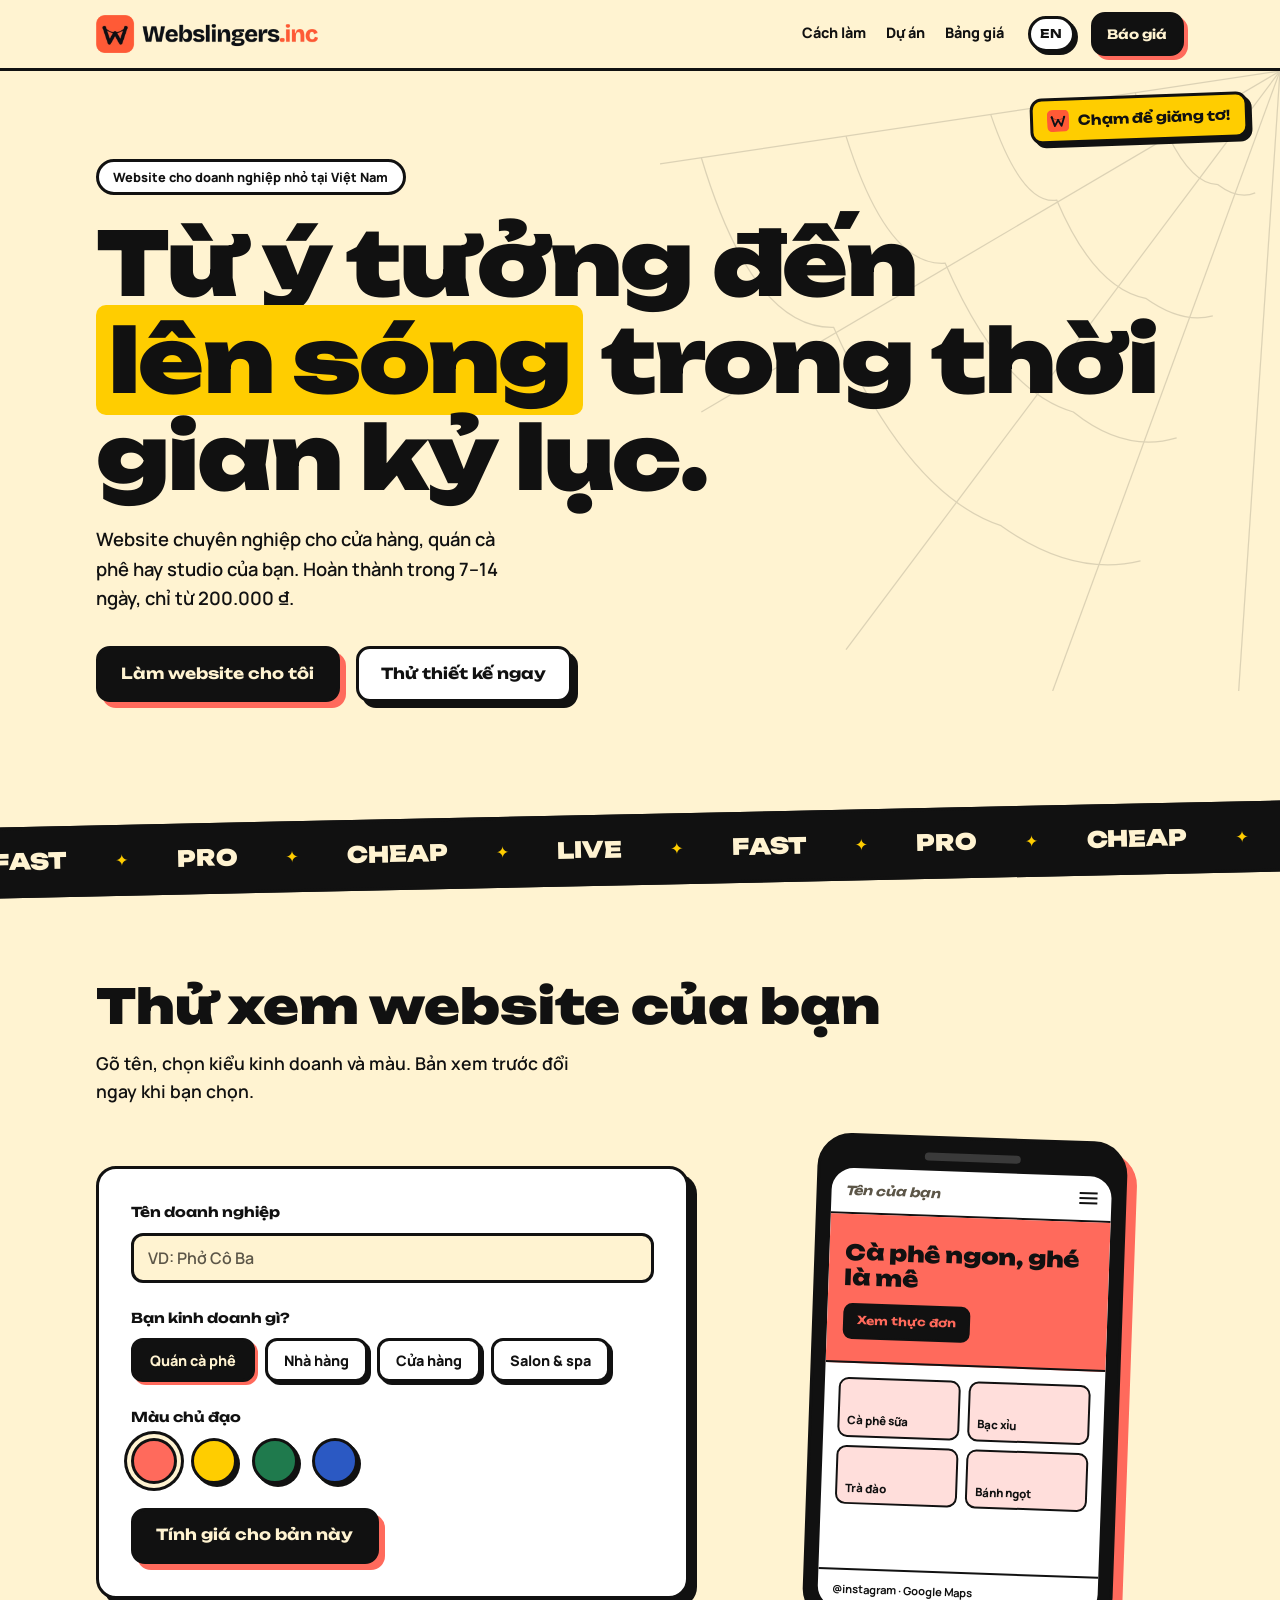
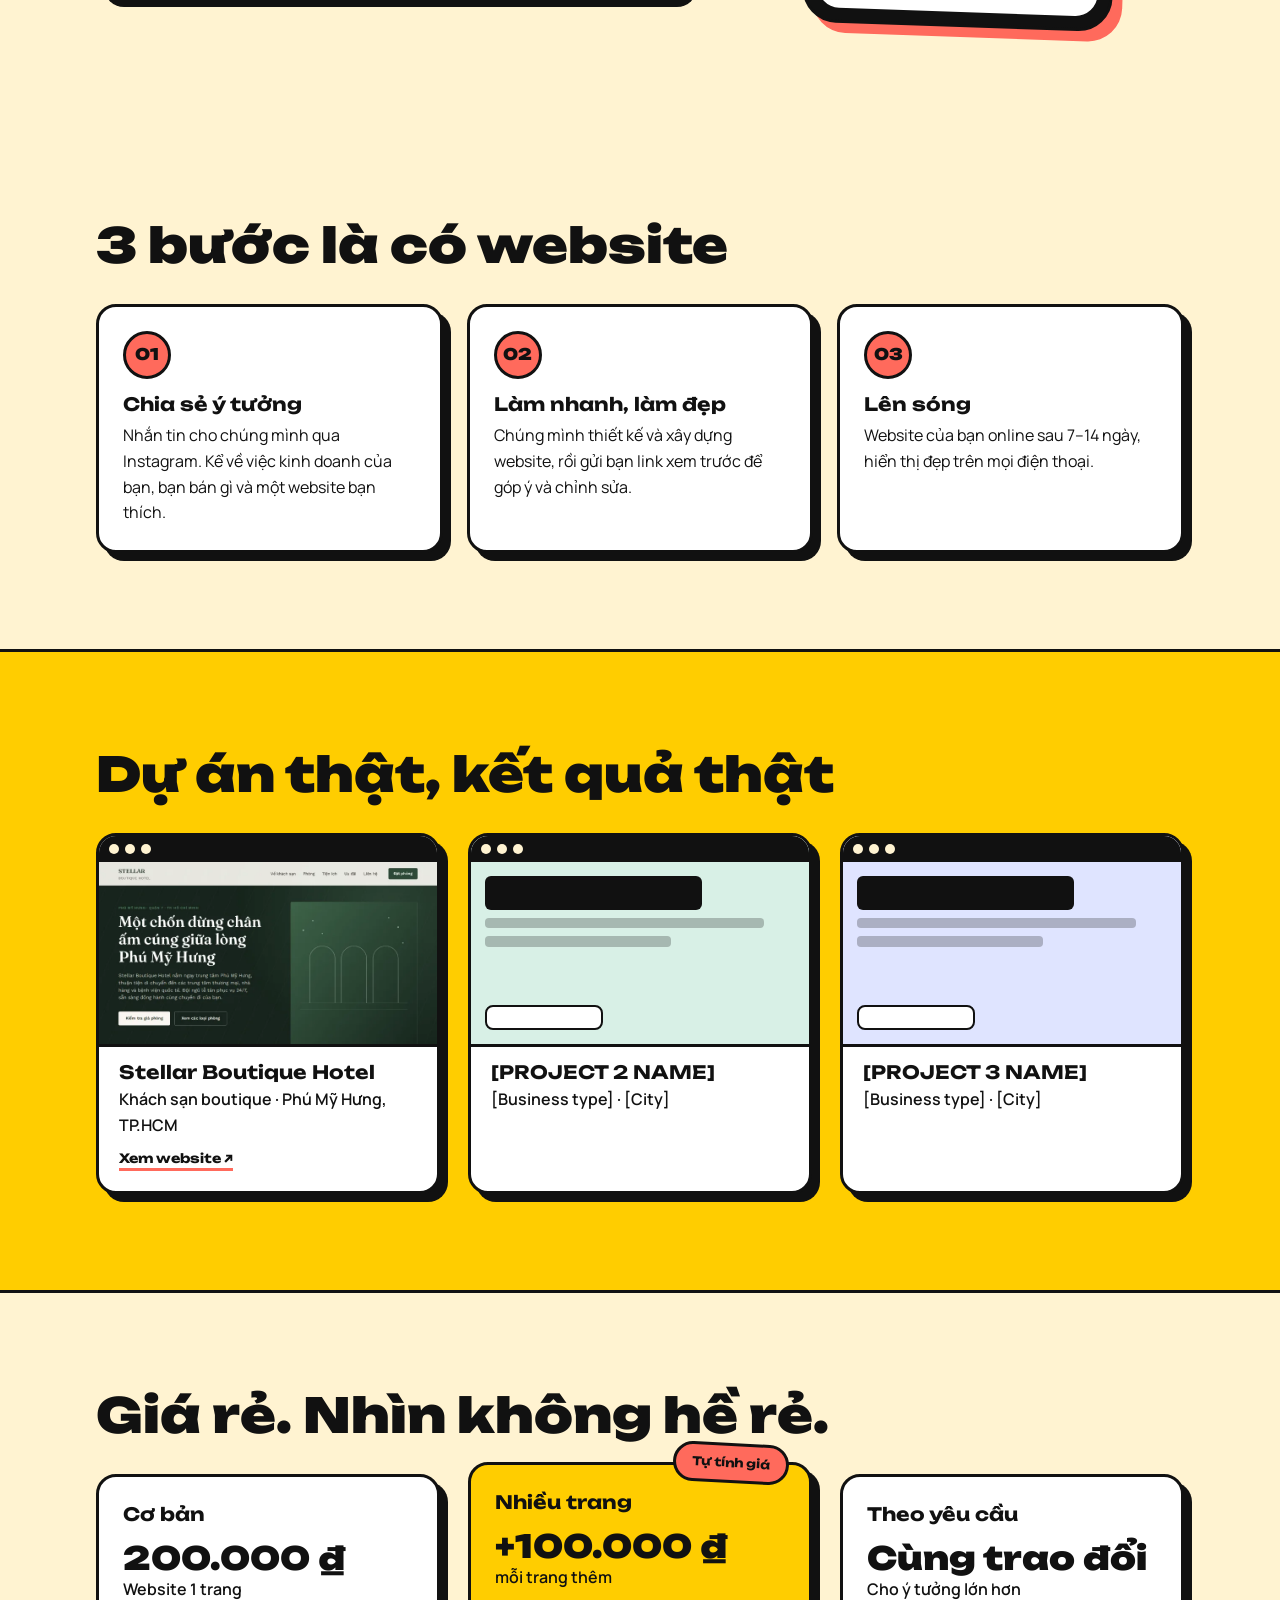
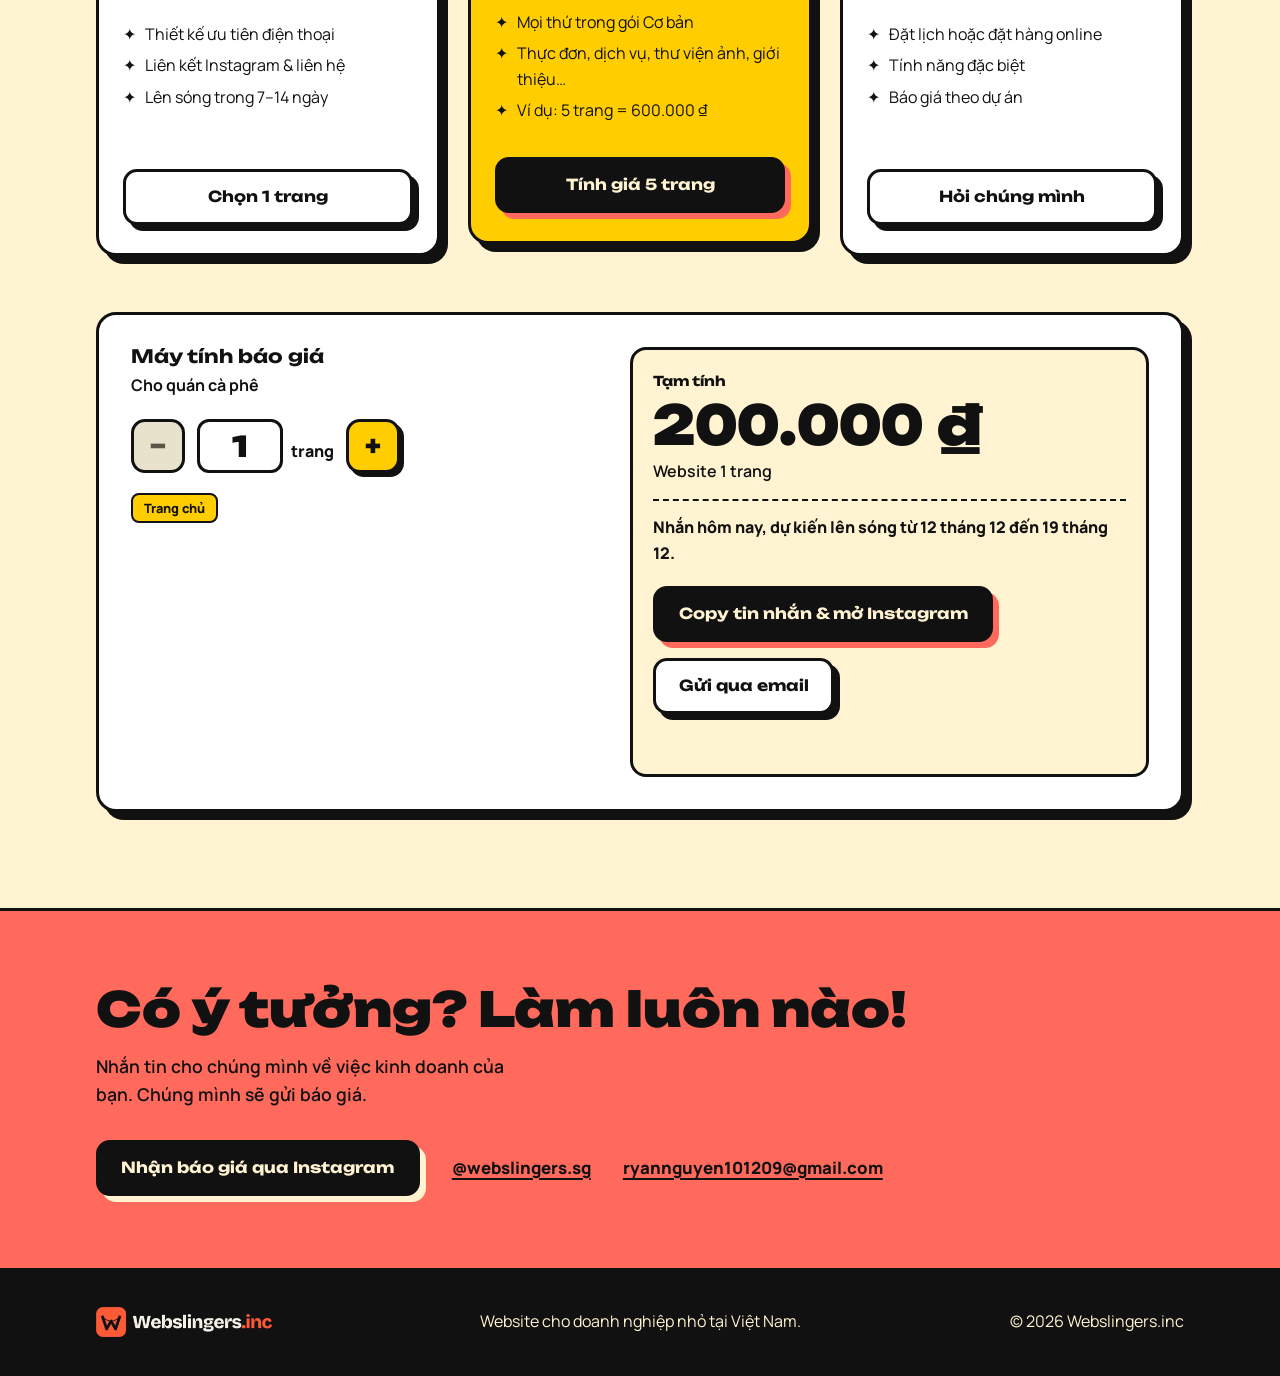
==== commit 335dbfa0: "Make the web-sling tip visible on phones The tip sat below the fold on phones and faded as soon as a" ====
--- a/index.html
+++ b/index.html
@@ -58,6 +58,7 @@
       </g>
     </svg>
     <svg class="sling-layer" id="slingLayer" aria-hidden="true" focusable="false"></svg>
+    <p class="sling-hint" id="slingHint" hidden data-i18n="hero.hint">Chạm để giăng tơ!</p>
     <div class="wrap hero-inner">
       <p class="eyebrow" data-i18n="hero.eyebrow">Website cho doanh nghiệp nhỏ tại Việt Nam</p>
       <h1 data-i18n="hero.title">Từ ý tưởng đến <mark>lên sóng</mark> trong thời gian kỷ lục.</h1>
@@ -66,7 +67,6 @@
         <a href="#contact" class="btn btn-dark" data-i18n="hero.start">Làm website cho tôi</a>
         <a href="#try" class="btn btn-light needs-js" data-i18n="hero.try">Thử thiết kế ngay</a>
       </div>
-      <p class="sling-hint" id="slingHint" hidden data-i18n="hero.hint">Mẹo: chạm vào khoảng trống để giăng tơ</p>
     </div>
   </section>
 
--- a/styles.css
+++ b/styles.css
@@ -98,7 +98,7 @@
 .nav-links a:hover { border-bottom-color: var(--red); }
 
 /* Hero */
-.hero { position: relative; overflow: hidden; padding: 3.5rem 0 4.5rem; }
+.hero { position: relative; overflow: hidden; padding: 4.75rem 0 4.5rem; }
 .hero-web {
   position: absolute; top: 0; right: 0;
   width: min(90vw, 620px); height: auto;
@@ -240,13 +240,27 @@
 .sling .splat .splat-dot { fill: var(--red); stroke-width: 2; }
 .sling { transition: opacity .45s ease; }
 .sling.fade { opacity: 0; }
+/* Sticker telling visitors about the web-sling. It stays; it just stops wiggling once they've tried it. */
 .sling-hint {
-  display: inline-block; margin-top: 1.75rem;
-  font-weight: 800; font-size: .85rem;
-  border-bottom: 3px dashed var(--ink);
-  transition: opacity .4s ease;
-}
-.sling-hint.done { opacity: 0; }
+  position: absolute; top: .9rem; right: 1rem; z-index: 2; margin: 0;
+  display: inline-flex; align-items: center; gap: .55rem;
+  padding: .55rem .9rem; font-family: var(--head); font-weight: 700; font-size: .8rem; line-height: 1.3;
+  background: var(--gold); border: var(--border); border-radius: 12px;
+  box-shadow: 4px 4px 0 var(--ink); transform: rotate(-2deg);
+  animation: wiggle 2.8s ease-in-out 1s infinite;
+}
+.sling-hint[hidden] { display: none; }
+.sling-hint::before {
+  content: ""; flex: none; width: 22px; height: 22px;
+  background: url("img/logo-mark.svg") center / contain no-repeat;
+}
+.sling-hint.done { animation: none; }
+@keyframes wiggle {
+  0%, 80%, 100% { transform: rotate(-2deg); }
+  85% { transform: rotate(3deg) scale(1.05); }
+  90% { transform: rotate(-4deg) scale(1.05); }
+  95% { transform: rotate(1deg); }
+}
 
 /* ---------- Try-it builder ---------- */
 .try-grid { display: grid; gap: 2.5rem; align-items: center; }
@@ -386,6 +400,7 @@
   .contact-ctas { flex-direction: row; align-items: center; flex-wrap: wrap; gap: 1.5rem 2rem; }
   .footer-inner { flex-direction: row; justify-content: space-between; align-items: center; }
   .section { padding: 6rem 0; }
+  .sling-hint { top: 1.5rem; right: 2rem; font-size: .85rem; }
   .try-grid { grid-template-columns: 1.15fr .85fr; gap: 3.5rem; }
   .try-controls { padding: 2rem; }
   .try-cta { width: auto; }
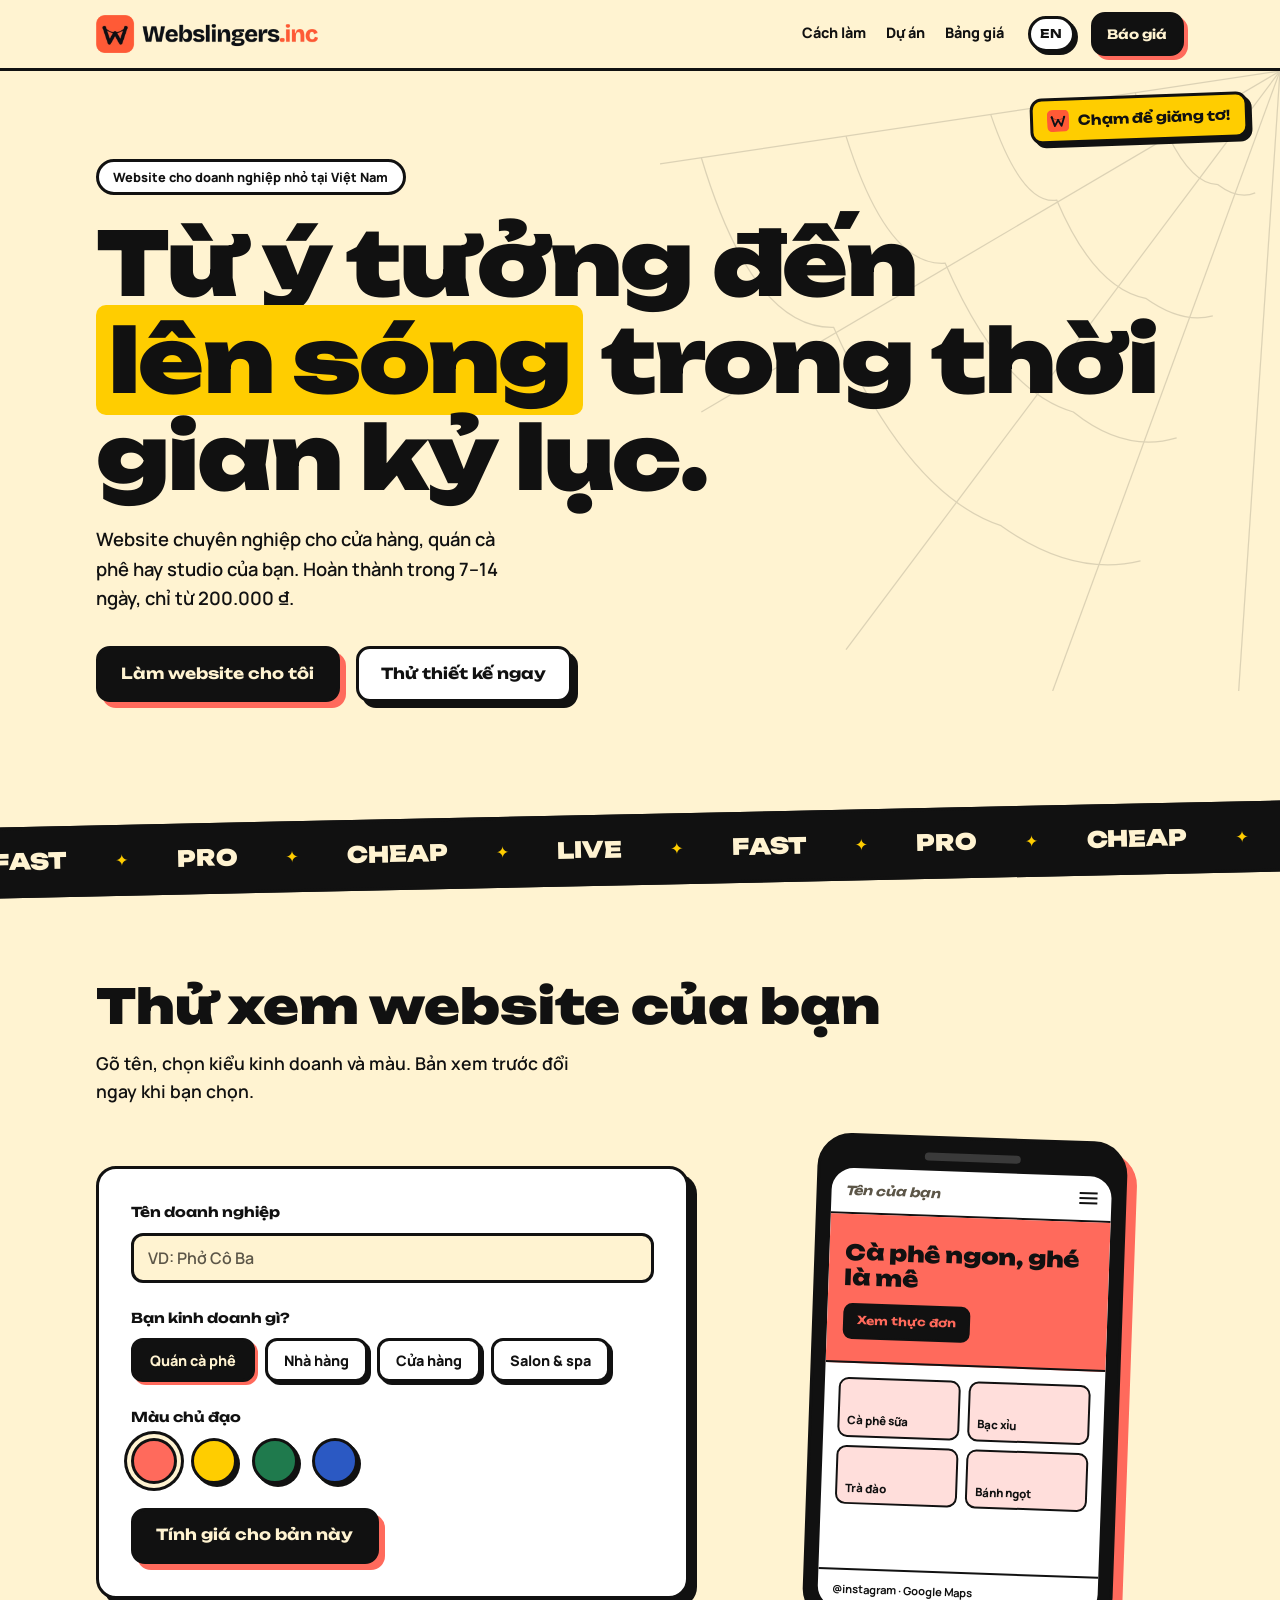
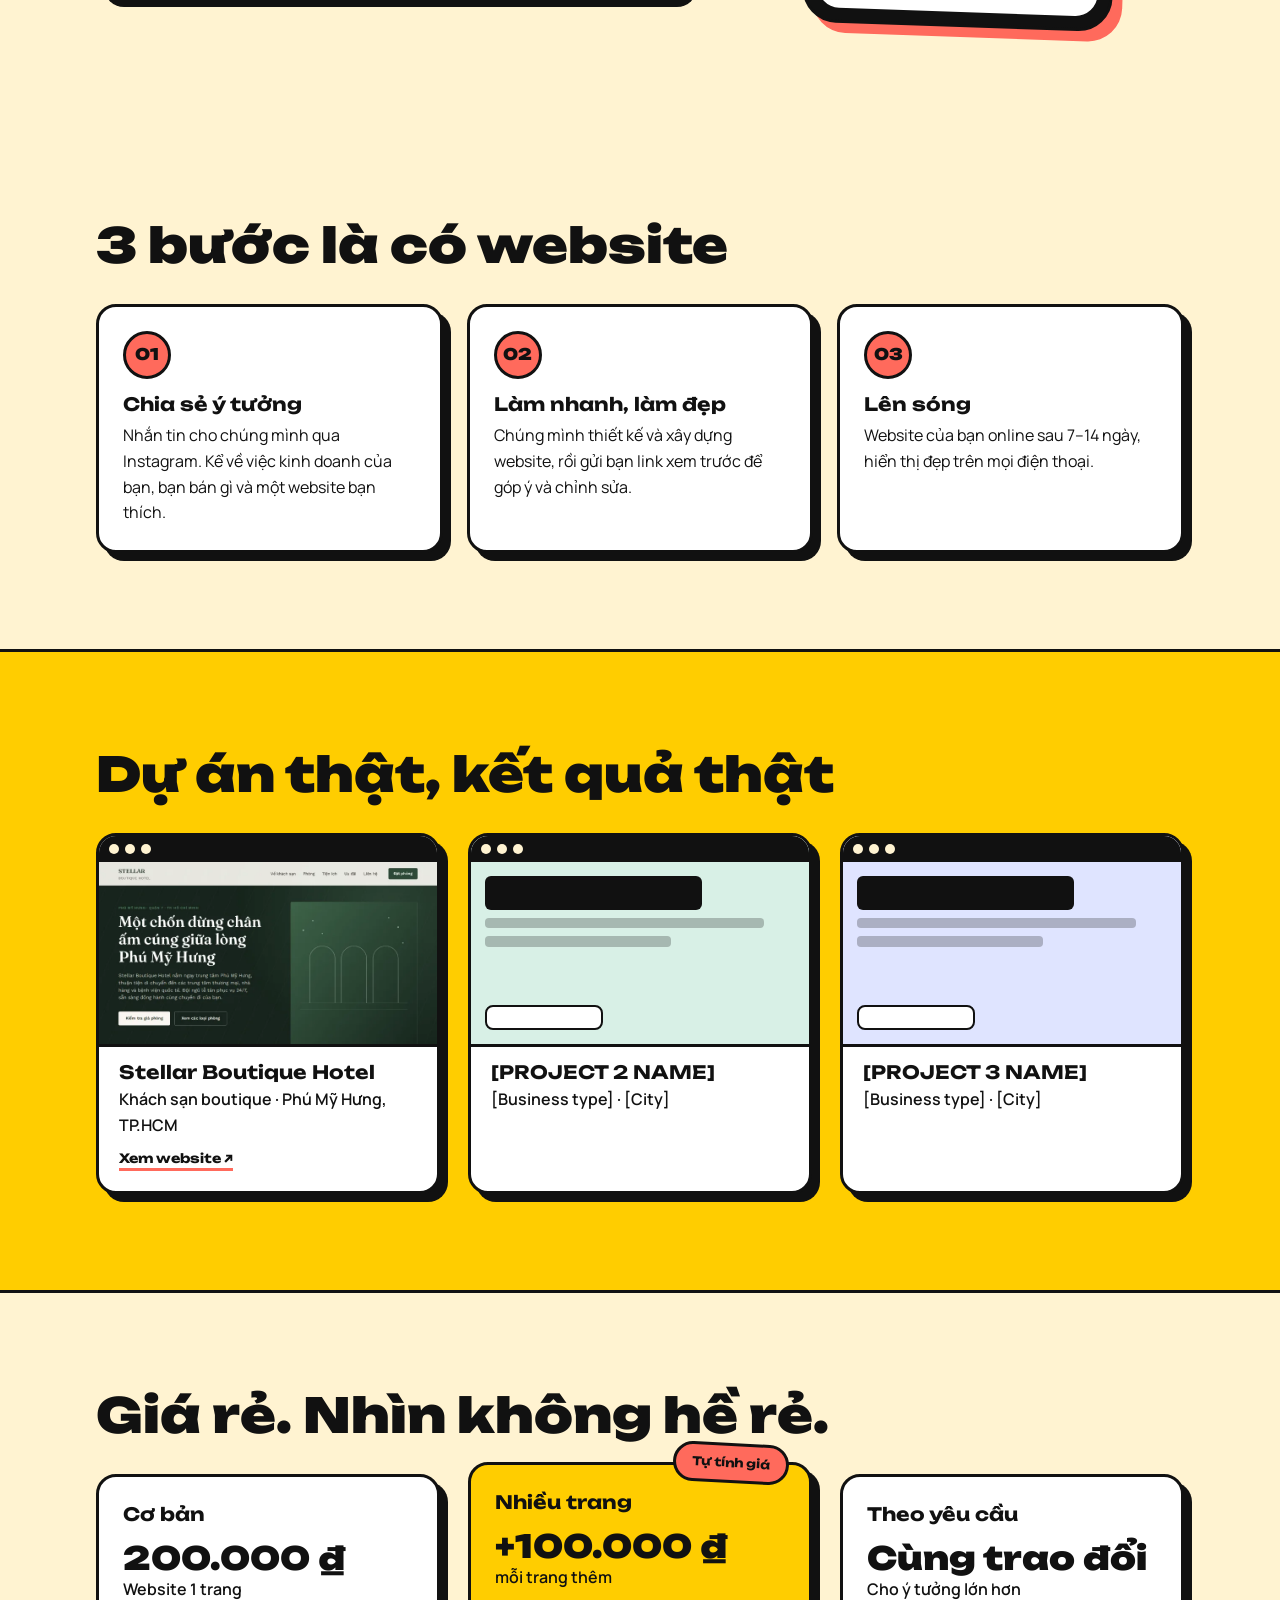
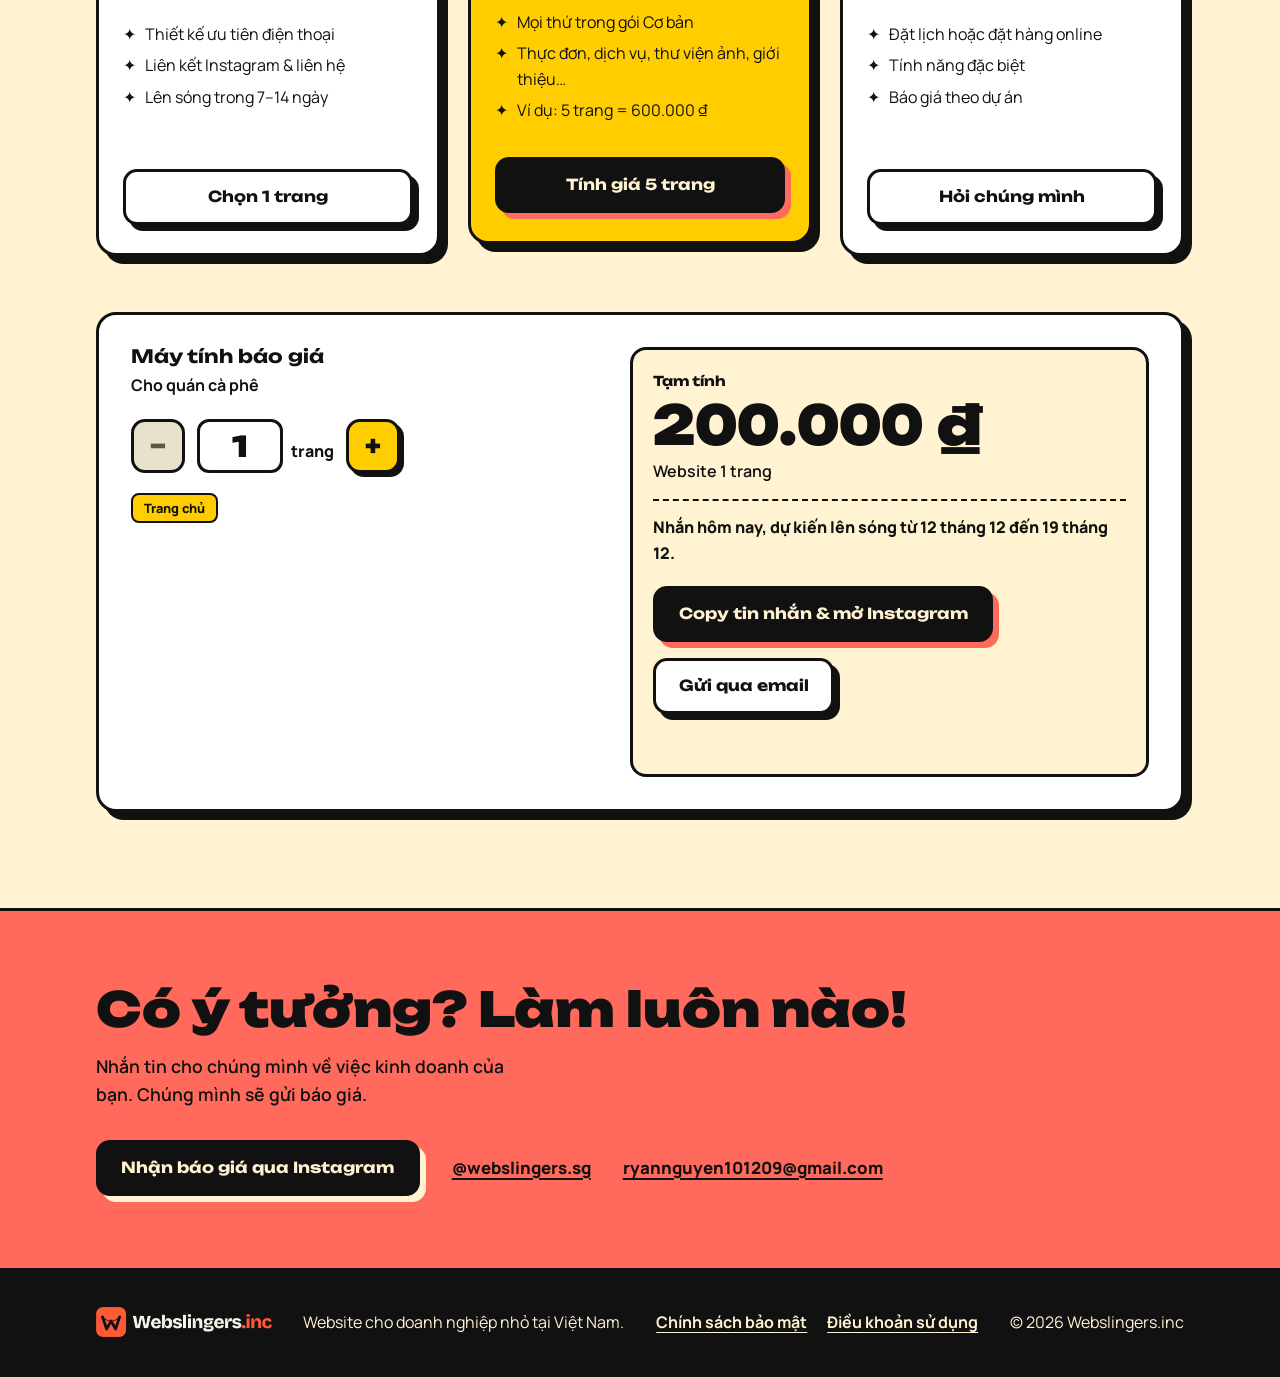
==== commit 57babb55: "Add privacy policy and terms of use pages Bilingual (VI default, EN via the same toggle) pages linke" ====
--- a/index.html
+++ b/index.html
@@ -9,10 +9,19 @@
 <link rel="icon" href="img/logo-mark.svg" type="image/svg+xml">
 <link rel="icon" href="img/favicon-48.png" type="image/png" sizes="48x48">
 <link rel="apple-touch-icon" href="img/apple-touch-icon.png">
+<link rel="canonical" href="https://webslingers.vercel.app/">
 <meta property="og:type" content="website">
+<meta property="og:url" content="https://webslingers.vercel.app/">
+<meta property="og:site_name" content="Webslingers.inc">
+<meta property="og:locale" content="vi_VN">
+<meta property="og:locale:alternate" content="en_US">
 <meta property="og:title" content="Webslingers.inc">
 <meta property="og:description" data-i18n-content="meta.desc" content="Webslingers làm website chuyên nghiệp cho doanh nghiệp nhỏ tại Việt Nam. Lên sóng trong 7–14 ngày, chỉ từ 200.000 ₫.">
-<meta property="og:image" content="img/og.jpg">
+<meta property="og:image" content="https://webslingers.vercel.app/img/og.jpg">
+<meta property="og:image:width" content="1200">
+<meta property="og:image:height" content="630">
+<meta property="og:image:alt" content="Webslingers.inc logo">
+<meta name="twitter:image" content="https://webslingers.vercel.app/img/og.jpg">
 <meta name="twitter:card" content="summary_large_image">
 <link rel="preconnect" href="https://fonts.googleapis.com">
 <link rel="preconnect" href="https://fonts.gstatic.com" crossorigin>
@@ -297,6 +306,10 @@
   <div class="wrap footer-inner">
     <p class="logo"><img src="img/logo-wordmark-dark.webp" width="702" height="120" alt="Webslingers.inc" loading="lazy"></p>
     <p data-i18n="footer.tag">Website cho doanh nghiệp nhỏ tại Việt Nam.</p>
+    <nav class="footer-links" data-i18n-aria-label="footer.legal" aria-label="Pháp lý">
+      <a href="privacy.html" data-i18n="footer.privacy">Chính sách bảo mật</a>
+      <a href="terms.html" data-i18n="footer.terms">Điều khoản sử dụng</a>
+    </nav>
     <p>© <span id="year">2026</span> Webslingers.inc</p>
   </div>
 </footer>
--- a/styles.css
+++ b/styles.css
@@ -216,6 +216,27 @@
 .footer { background: var(--ink); color: var(--cream); padding: 2rem 0; }
 .footer-inner { display: flex; flex-direction: column; gap: .5rem; }
 .footer .logo img { height: 30px; }
+.footer-links { display: flex; flex-wrap: wrap; gap: .25rem 1.25rem; }
+.footer-links a { display: inline-block; padding: .6rem 0; font-weight: 700; color: var(--cream); text-underline-offset: 4px; }
+.footer-links a:hover { color: var(--gold); }
+.footer :focus-visible { outline-color: var(--cream); }
+
+/* Legal pages (privacy.html, terms.html) */
+html[lang="en"] [data-lang="vi"], html[lang="vi"] [data-lang="en"] { display: none; }
+.legal { padding: 3rem 0 4.5rem; }
+.legal-card { max-width: 760px; padding: 1.5rem; }
+.legal h1 { font-size: clamp(1.8rem, 7vw, 2.8rem); font-weight: 900; }
+.legal .updated { font-weight: 700; margin-top: .75rem; }
+.legal h2 { font-size: 1.15rem; margin: 2rem 0 .6rem; }
+.legal p, .legal li { max-width: 68ch; }
+.legal p + p { margin-top: .75rem; }
+.legal ul { padding-left: 1.2rem; margin: .5rem 0 0; }
+.legal li + li { margin-top: .35rem; }
+.legal a { font-weight: 700; text-underline-offset: 3px; }
+.legal .todo { background: var(--gold); padding: 0 .25em; border-radius: 4px; font-weight: 800; }
+.legal-back { display: inline-block; margin-bottom: 1.5rem; padding: .6rem 0; font-weight: 800; }
+.legal-note { margin-top: 2rem; padding: 1rem; border: 2px dashed var(--ink); border-radius: 12px; font-size: .95rem; }
+@media (min-width: 720px) { .legal-card { padding: 2.5rem 3rem; } }
 
 /* ---------- Shared helpers ---------- */
 .sr-only {
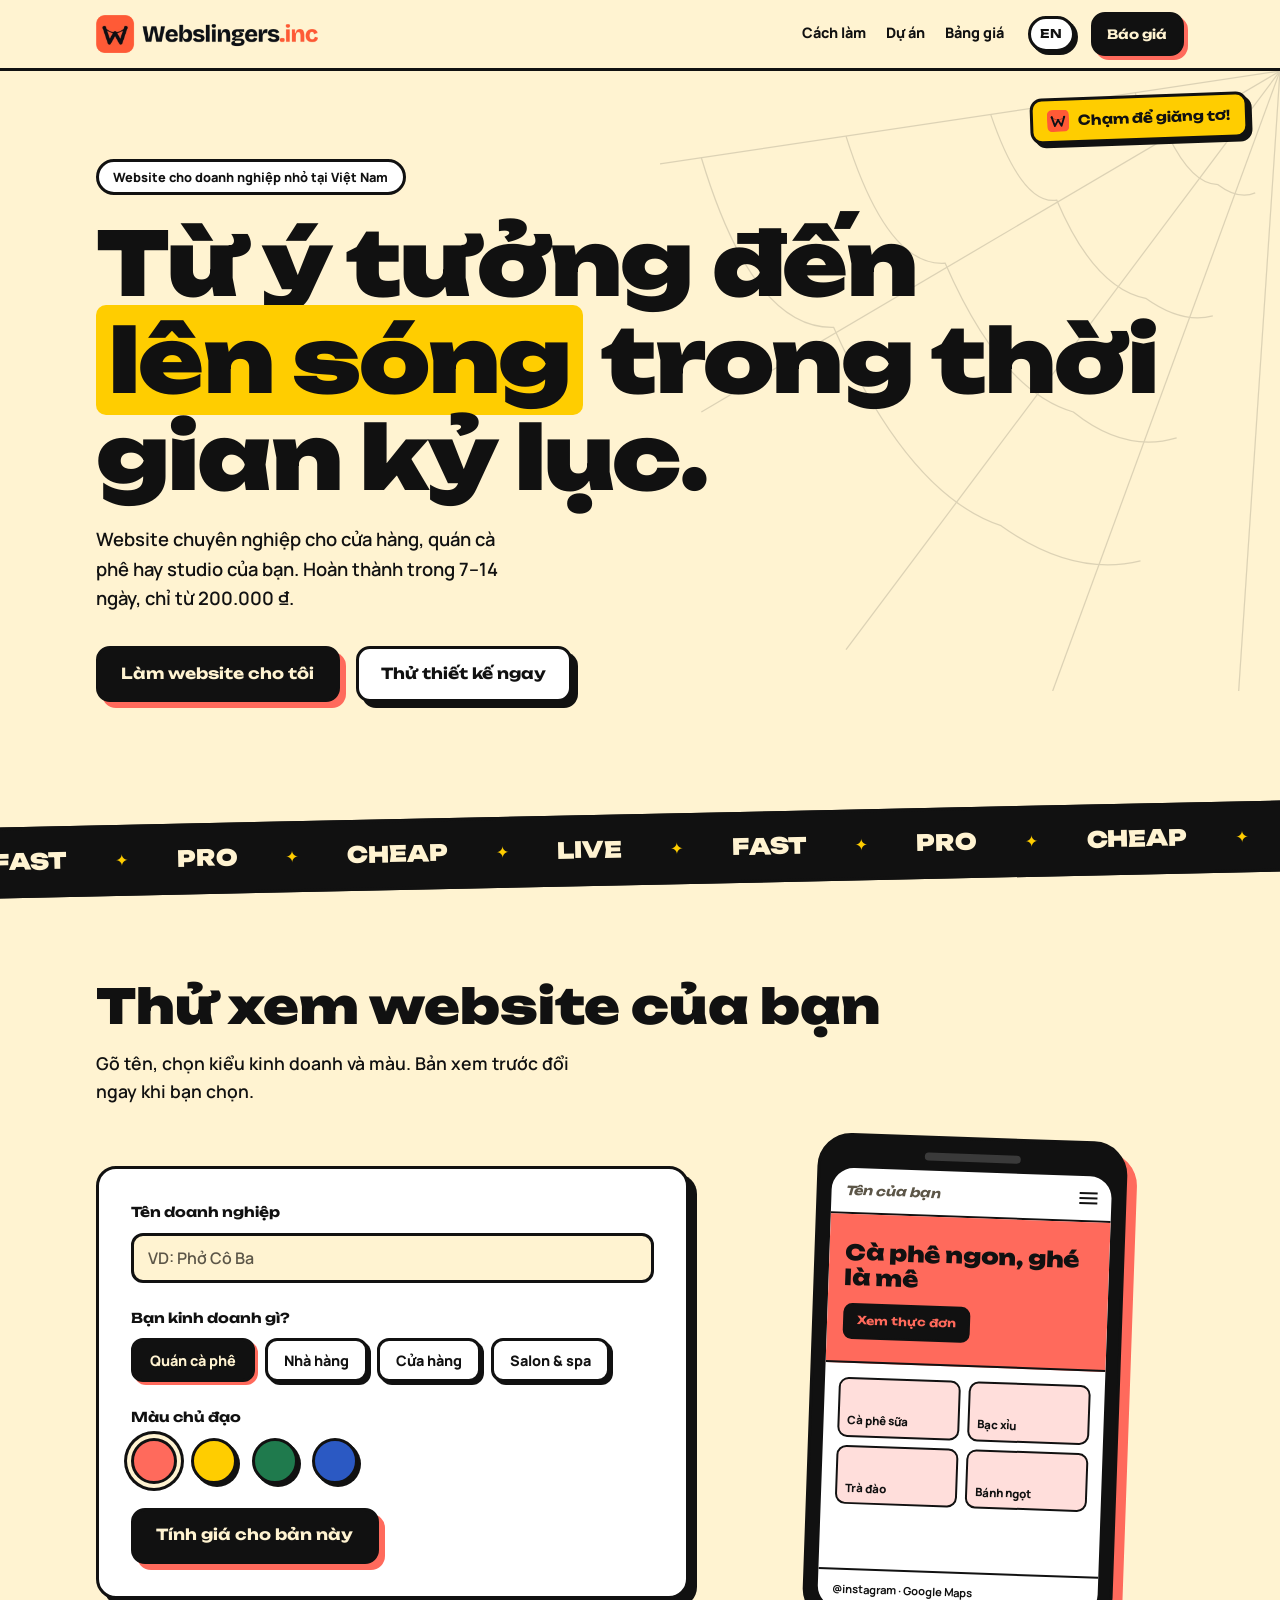
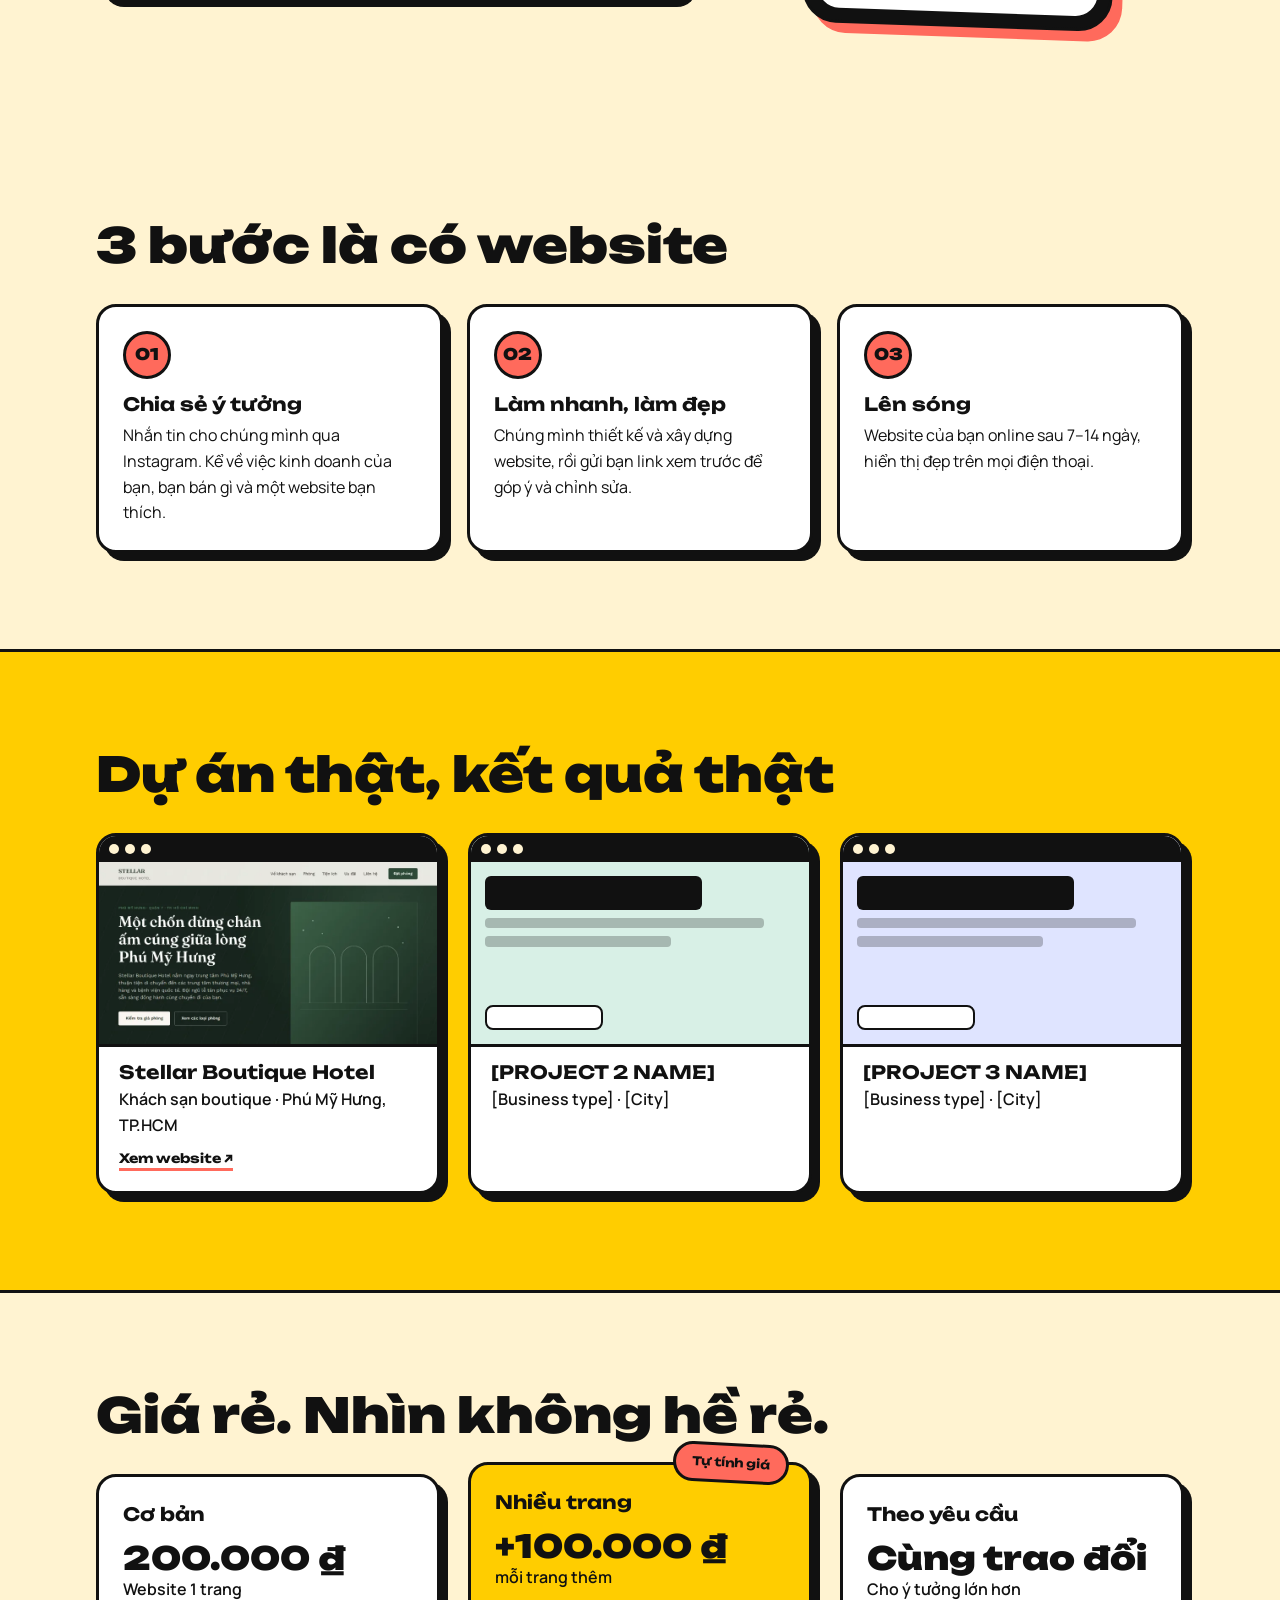
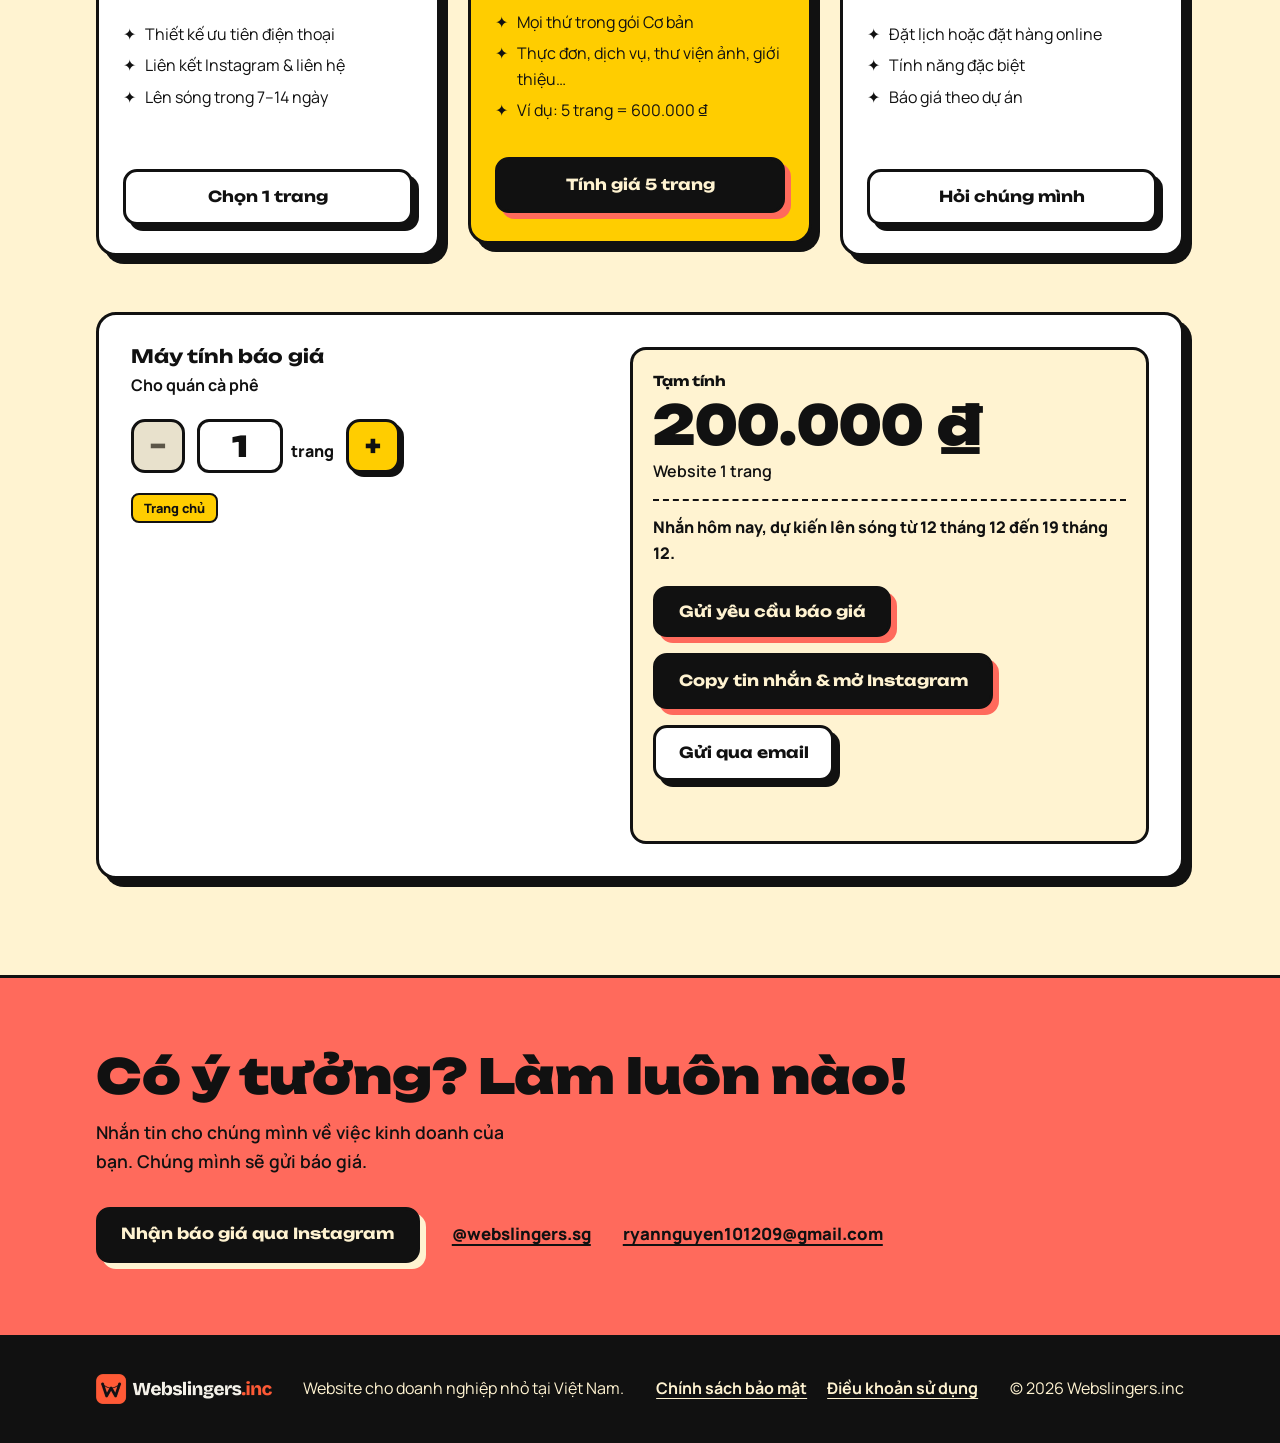
==== commit 3494bcbb: "Make projects data-driven and add an optional lead-capture hook - projects.js holds the 'Proof it's " ====
--- a/index.html
+++ b/index.html
@@ -29,6 +29,7 @@
 <link rel="stylesheet" href="styles.css">
 <script>document.documentElement.classList.add('js');</script>
 <script src="i18n.js" defer></script>
+<script src="projects.js" defer></script>
 <script src="app.js" defer></script>
 </head>
 <body>
@@ -170,7 +171,9 @@
   <section class="section section-alt" id="work" aria-labelledby="work-title">
     <div class="wrap">
       <h2 id="work-title" data-i18n="work.title">Dự án thật, kết quả thật</h2>
-      <div class="projects">
+      <!-- Cards are built from projects.js by app.js's renderProjects(), so adding a
+           project is a data edit, not an HTML edit. Static fallback here covers no-JS. -->
+      <div class="projects" id="projectsGrid">
         <article class="card project reveal">
           <div class="shot">
             <div class="shot-bar"><i></i><i></i><i></i></div>
@@ -277,6 +280,9 @@
           <p class="calc-formula" id="calcFormula"></p>
           <p class="calc-date" id="calcDate"></p>
           <div class="calc-actions">
+            <!-- Shown only once FORMSPREE_ID is set in app.js (see README) — a real lead
+                 list, not just DMs. Hidden here so there is never a button that does nothing. -->
+            <button type="button" class="btn btn-dark" id="sendLead" hidden data-i18n="calc.lead">Gửi yêu cầu báo giá</button>
             <a class="btn btn-dark" id="sendIg" href="https://instagram.com/webslingers.sg" target="_blank" rel="noopener" data-i18n="calc.ig">Copy tin nhắn &amp; mở Instagram</a>
             <a class="btn btn-light" id="sendMail" href="mailto:ryannguyen101209@gmail.com" data-i18n="calc.mail">Gửi qua email</a>
           </div>
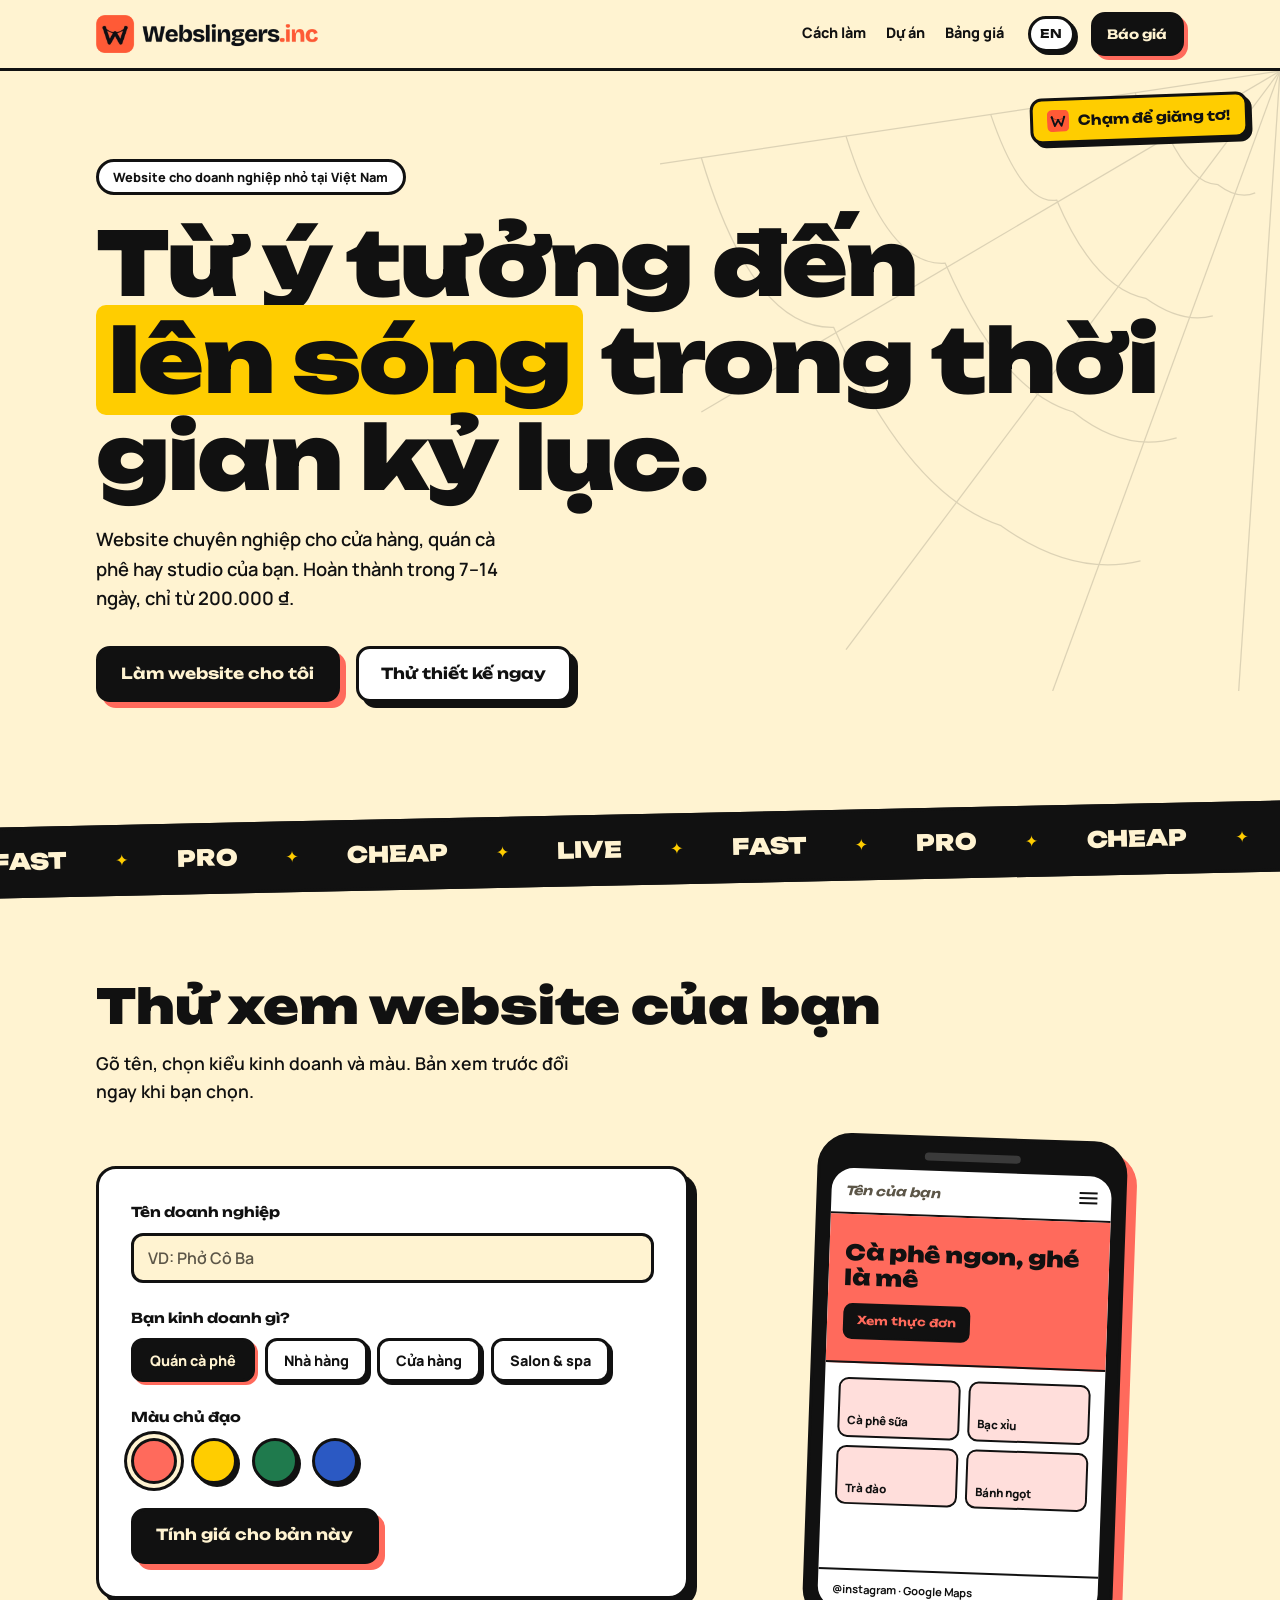
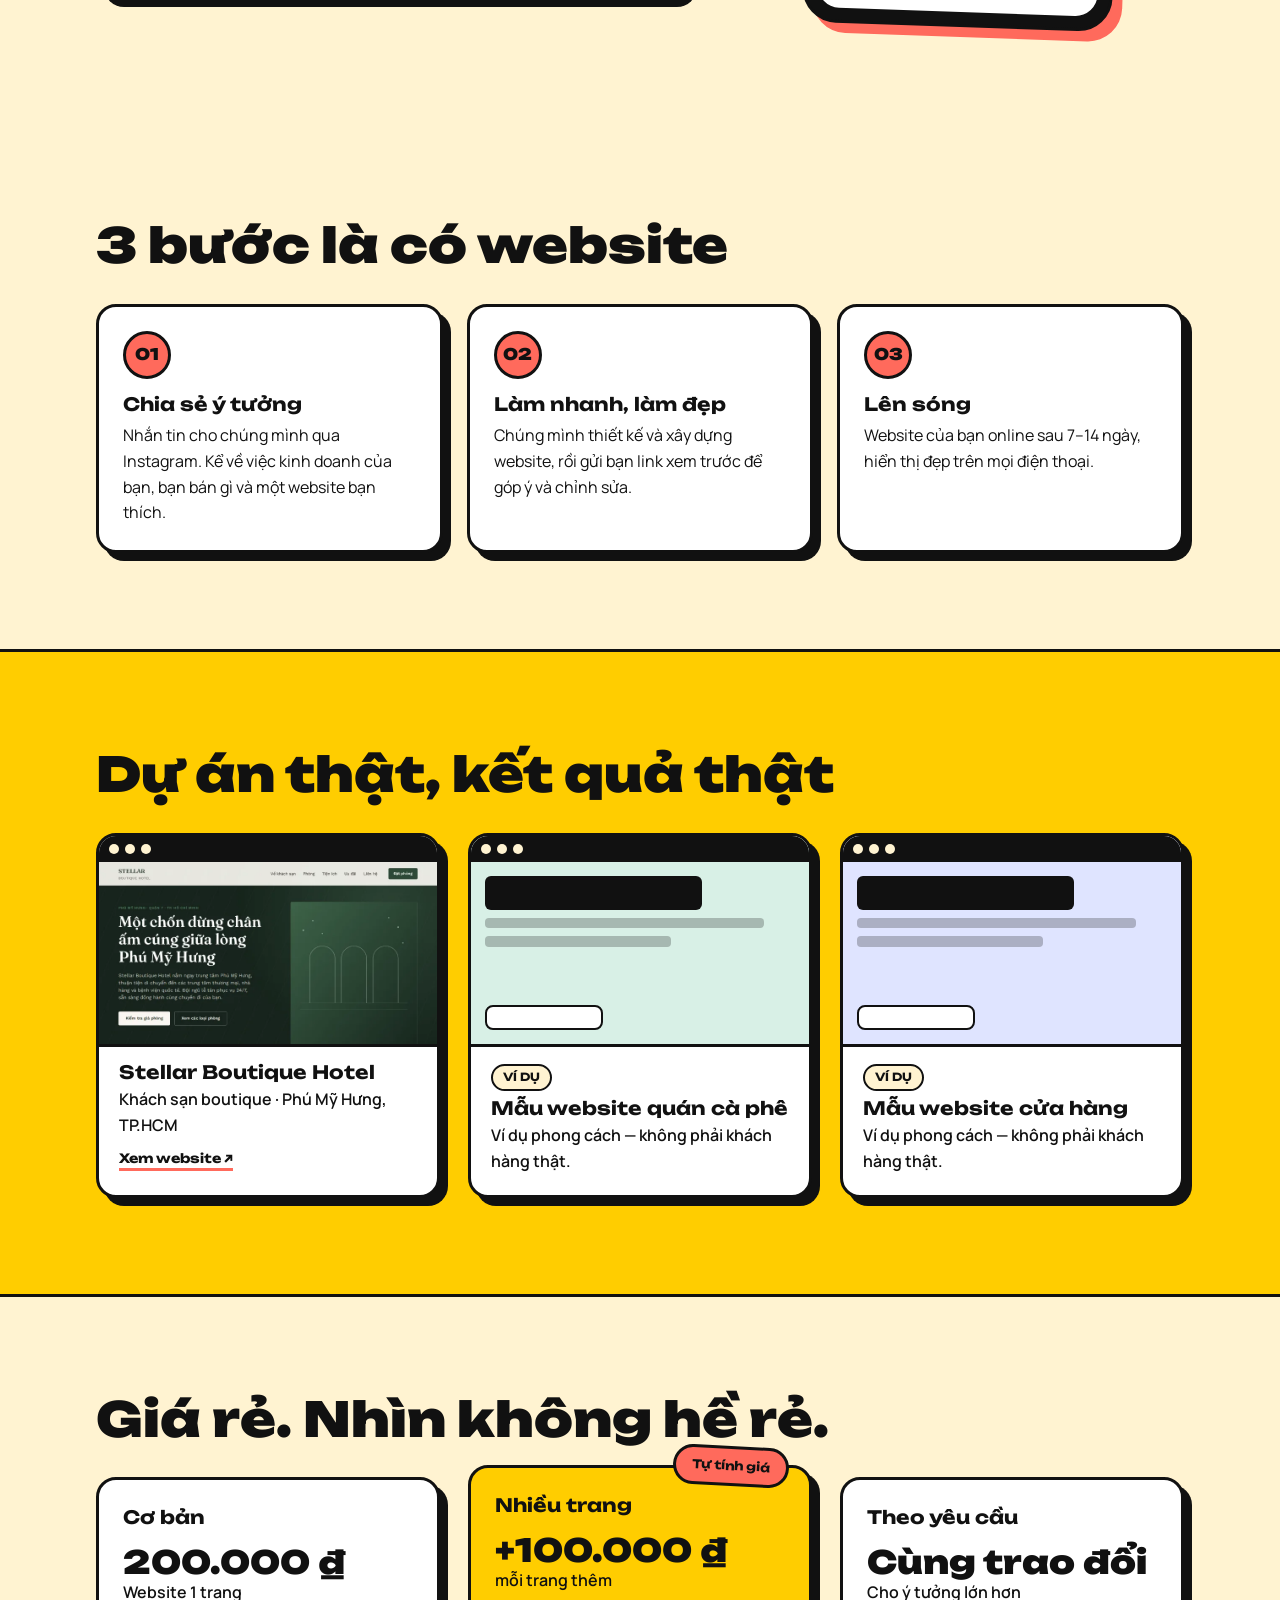
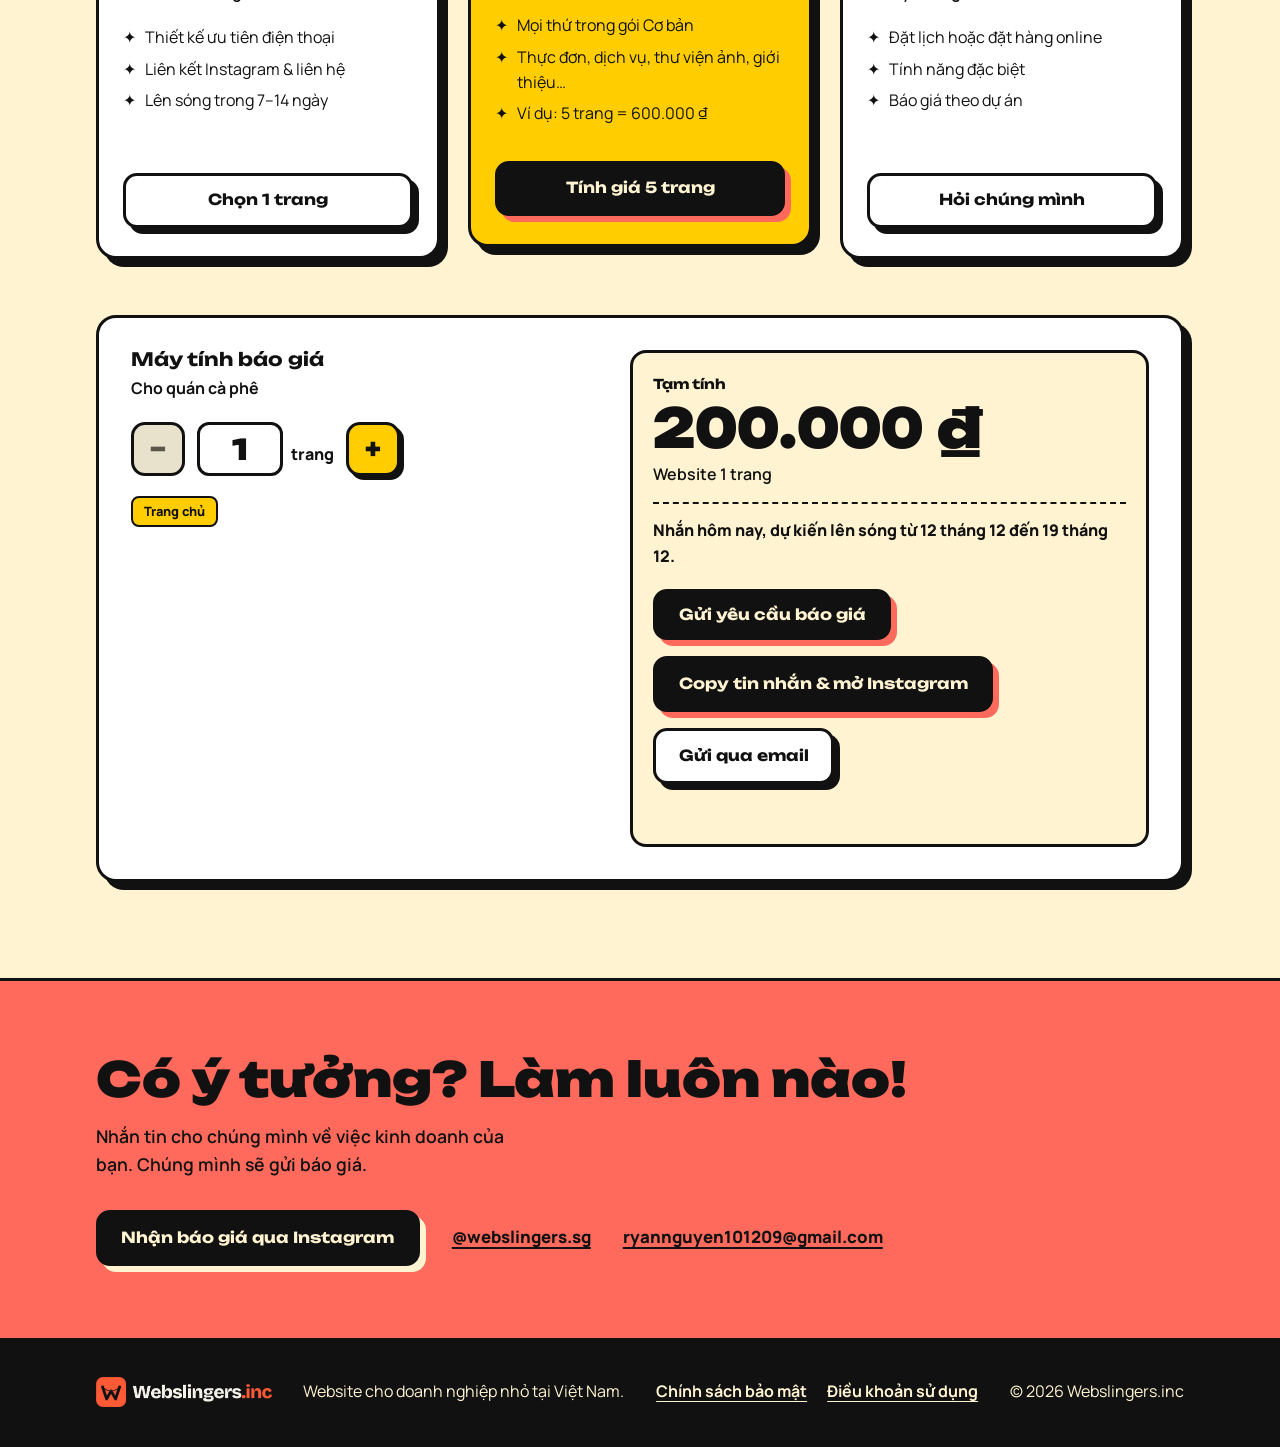
==== commit e1f6c4f2: "Fill the empty project slots with labeled example cards The two empty portfolio slots showed raw [PR" ====
--- a/index.html
+++ b/index.html
@@ -188,23 +188,25 @@
           </div>
         </article>
         <article class="card project reveal">
-          <div class="shot shot-2" role="img" aria-label="[PROJECT 2 SCREENSHOT]">
+          <div class="shot shot-2" role="img" aria-label="Mẫu website quán cà phê: ví dụ phong cách, không phải khách hàng thật">
             <div class="shot-bar"><i></i><i></i><i></i></div>
             <div class="shot-body"><b></b><s></s><s></s><u></u></div>
           </div>
           <div class="project-info">
-            <h3>[PROJECT 2 NAME]</h3>
-            <p>[Business type] · [City]</p>
+            <span class="demo-badge" data-i18n="work.demoBadge">VÍ DỤ</span>
+            <h3 data-i18n="work.demo1.name">Mẫu website quán cà phê</h3>
+            <p data-i18n="work.demo1.tag">Ví dụ phong cách — không phải khách hàng thật.</p>
           </div>
         </article>
         <article class="card project reveal">
-          <div class="shot shot-3" role="img" aria-label="[PROJECT 3 SCREENSHOT]">
+          <div class="shot shot-3" role="img" aria-label="Mẫu website cửa hàng: ví dụ phong cách, không phải khách hàng thật">
             <div class="shot-bar"><i></i><i></i><i></i></div>
             <div class="shot-body"><b></b><s></s><s></s><u></u></div>
           </div>
           <div class="project-info">
-            <h3>[PROJECT 3 NAME]</h3>
-            <p>[Business type] · [City]</p>
+            <span class="demo-badge" data-i18n="work.demoBadge">VÍ DỤ</span>
+            <h3 data-i18n="work.demo2.name">Mẫu website cửa hàng</h3>
+            <p data-i18n="work.demo2.tag">Ví dụ phong cách — không phải khách hàng thật.</p>
           </div>
         </article>
       </div>
--- a/styles.css
+++ b/styles.css
@@ -184,6 +184,11 @@
 .project:has(a:focus-visible) { outline: 3px solid var(--ink); outline-offset: 4px; box-shadow: var(--shadow), 0 0 0 9px var(--red); }
 .project-cta { display: inline-block; margin-top: .6rem; font-family: var(--head); font-weight: 700; font-size: .8rem; border-bottom: 3px solid var(--red); }
 .project-info p { font-weight: 600; margin-top: .25rem; }
+.demo-badge {
+  display: inline-block; margin-bottom: .5rem;
+  padding: .15rem .6rem; font-family: var(--head); font-weight: 700; font-size: .7rem; letter-spacing: .02em;
+  background: var(--cream); border: 2px solid var(--ink); border-radius: 999px;
+}
 .quote { margin: 2.5rem 0 0; padding: 1.5rem; font-size: 1.15rem; font-weight: 600; }
 .quote cite { display: block; margin-top: .75rem; font-style: normal; font-weight: 800; }
 
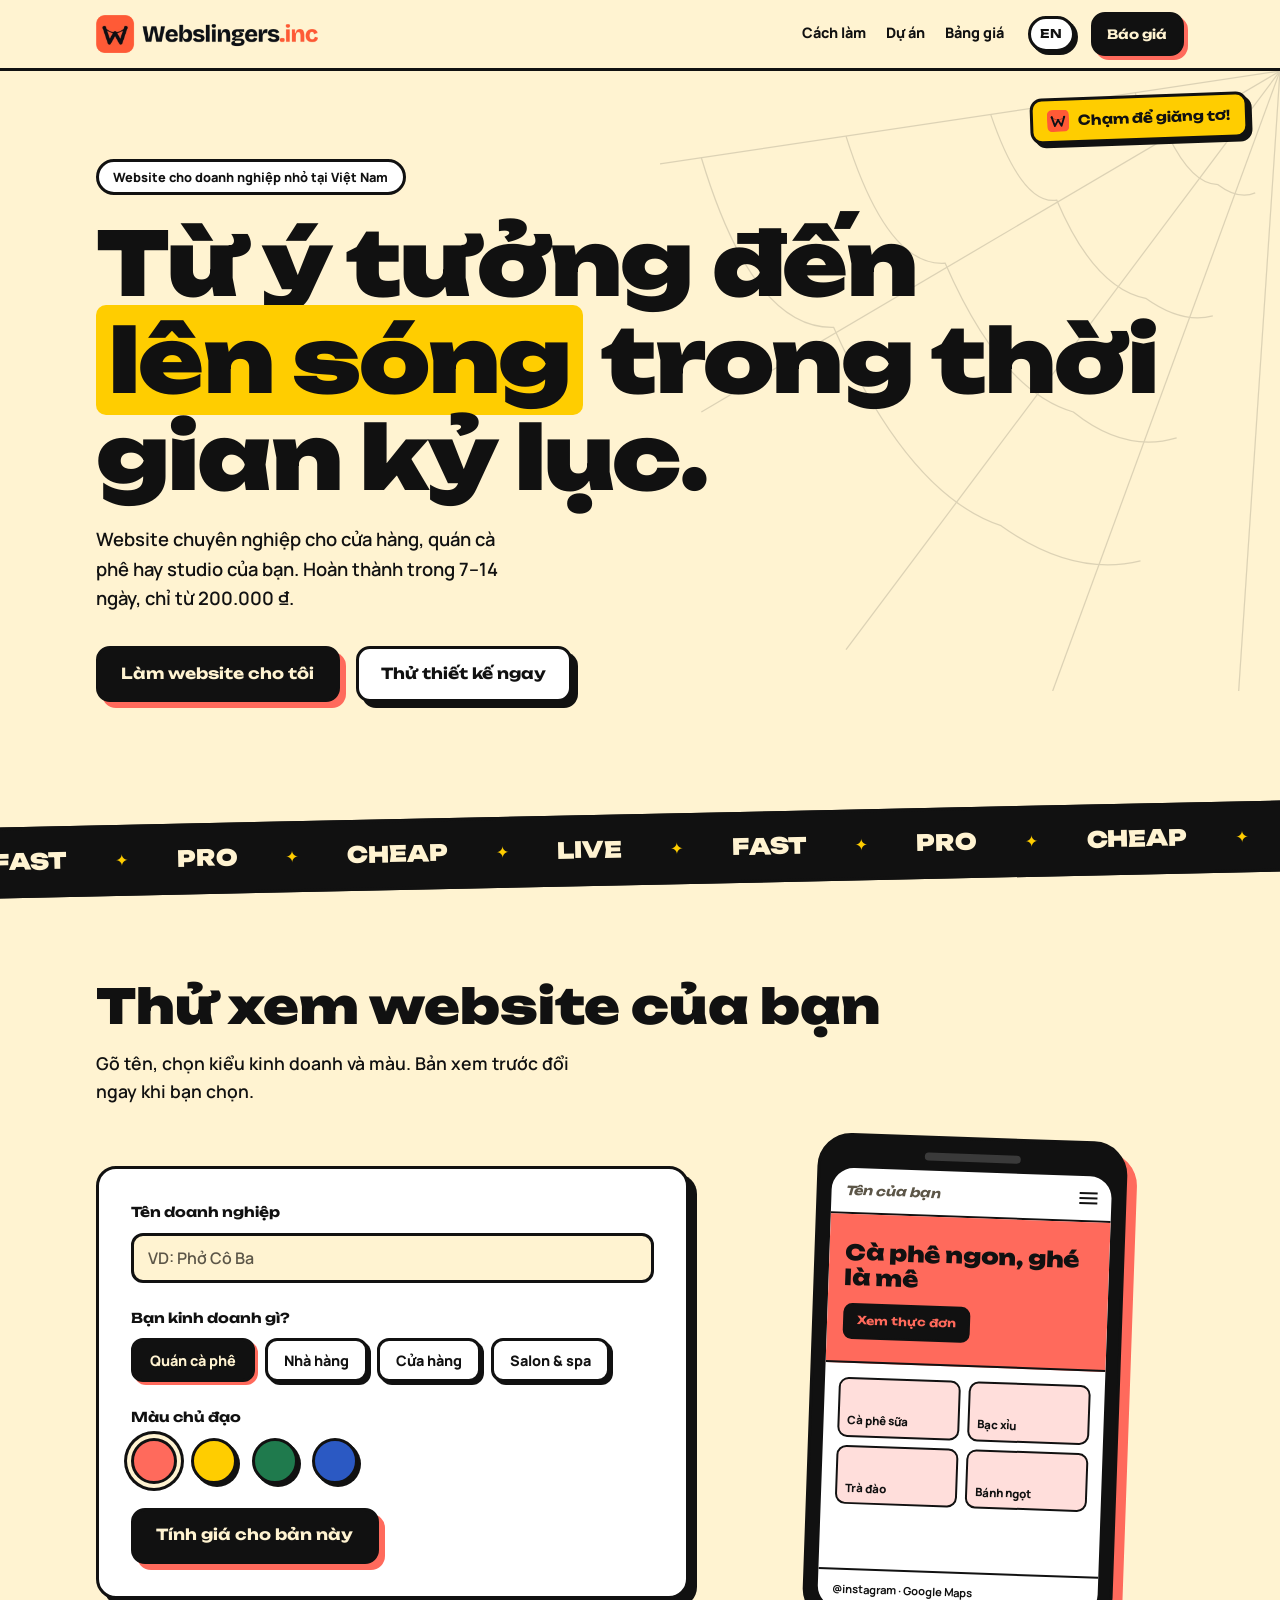
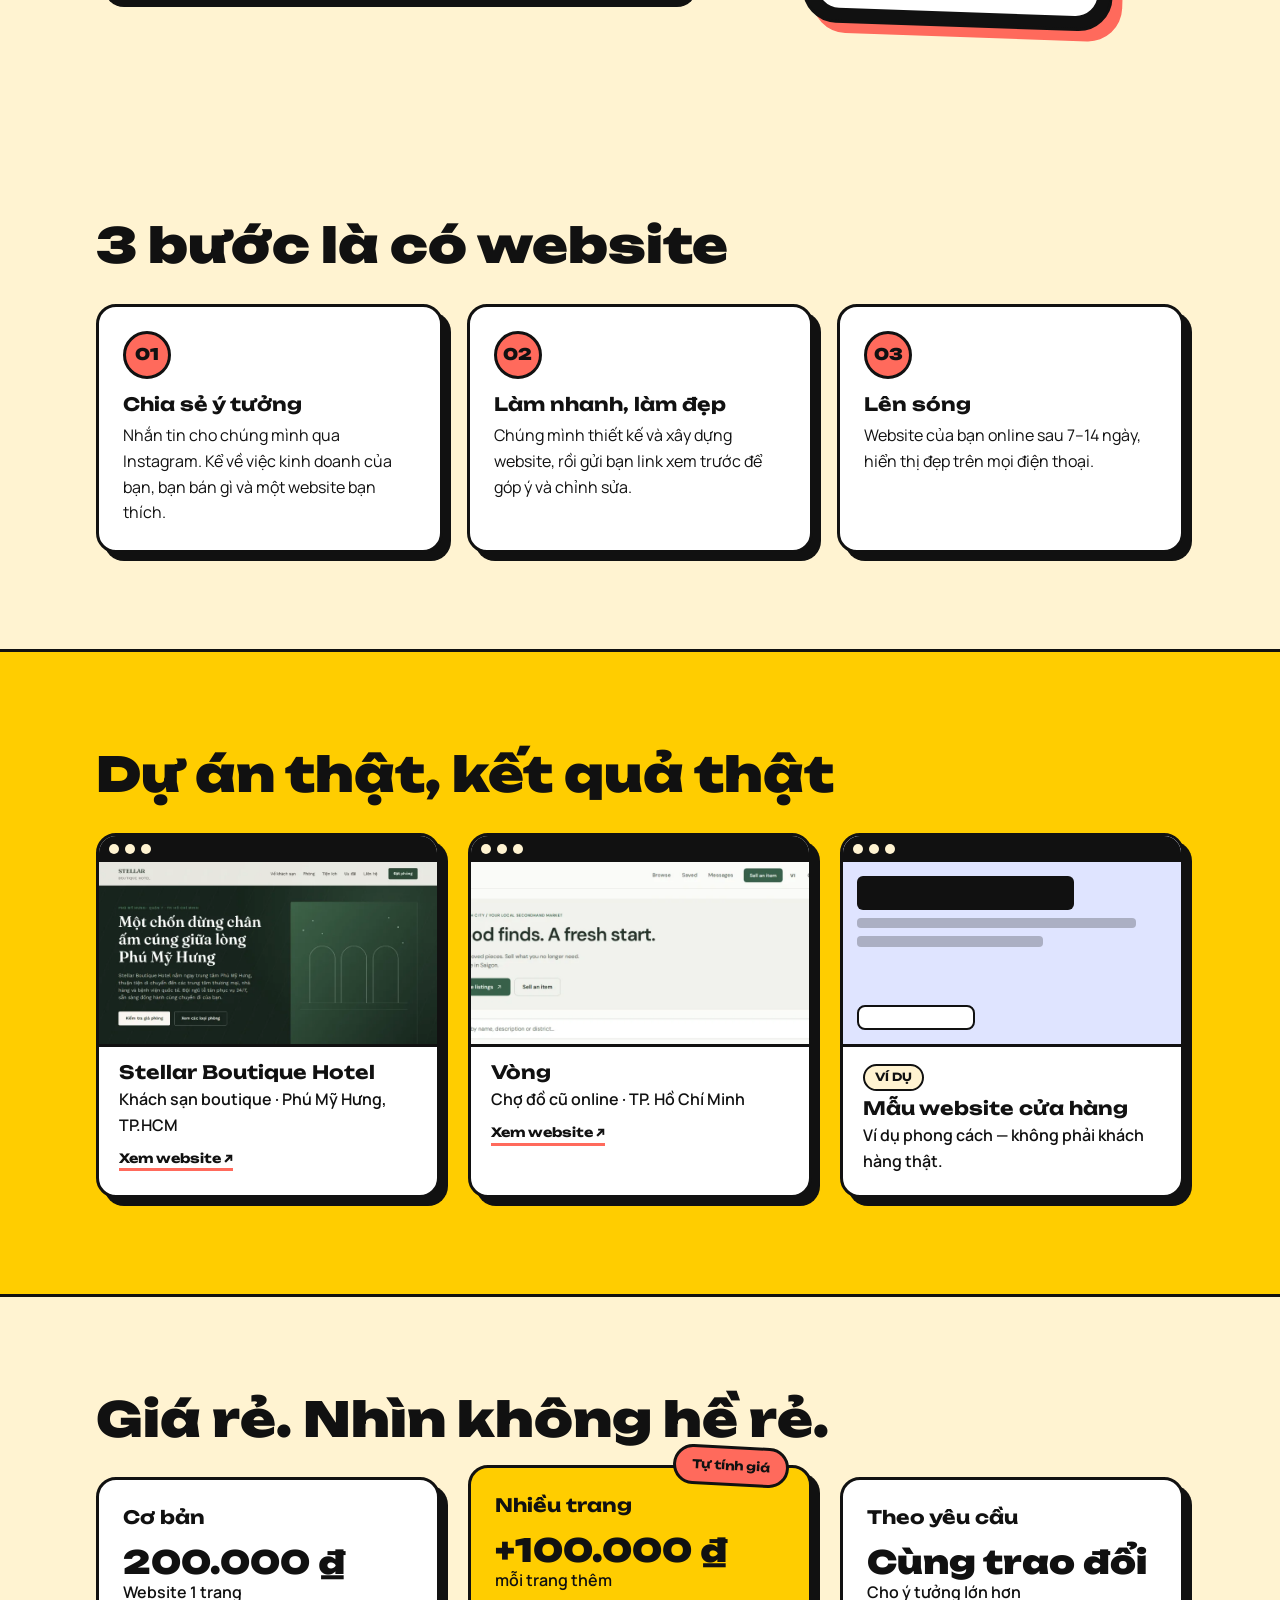
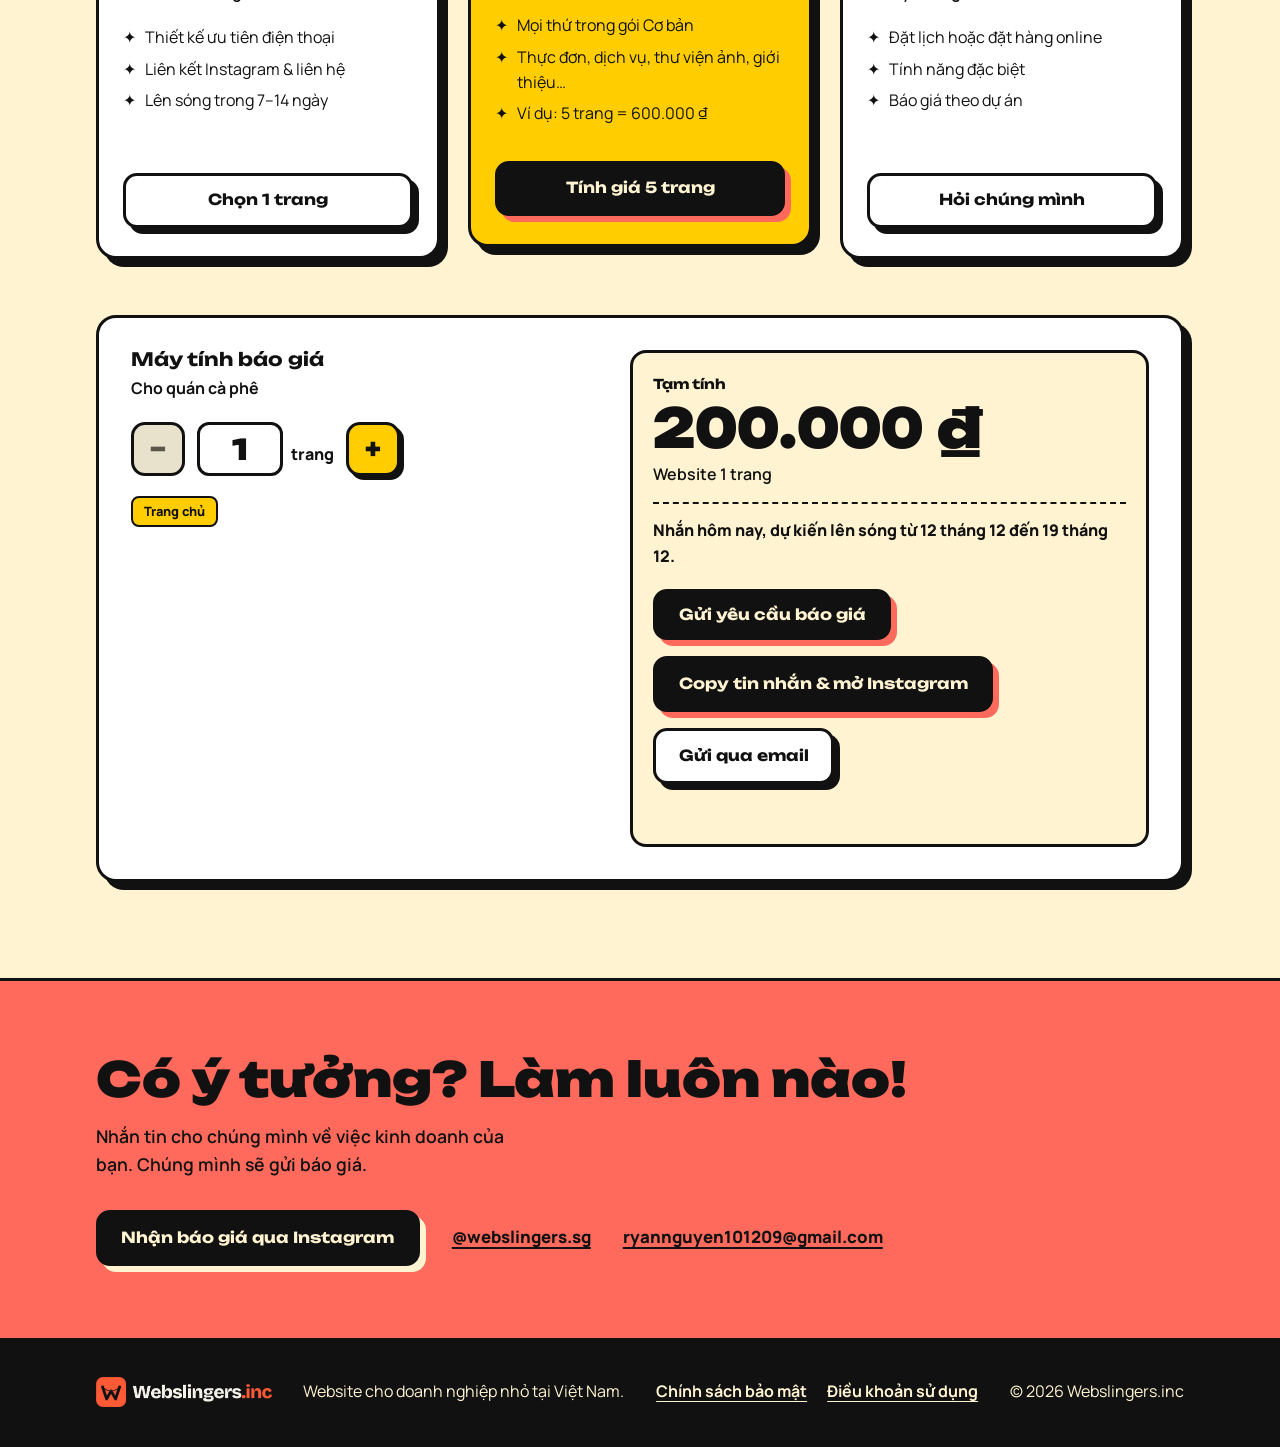
==== commit 5e35971c: "Add Vòng as the second project Real screenshot of vong-client.vercel.app's homepage (built and serve" ====
--- a/index.html
+++ b/index.html
@@ -188,14 +188,16 @@
           </div>
         </article>
         <article class="card project reveal">
-          <div class="shot shot-2" role="img" aria-label="Mẫu website quán cà phê: ví dụ phong cách, không phải khách hàng thật">
+          <div class="shot">
             <div class="shot-bar"><i></i><i></i><i></i></div>
-            <div class="shot-body"><b></b><s></s><s></s><u></u></div>
+            <img src="img/vong.webp" width="800" height="500" loading="lazy" decoding="async"
+                 data-i18n-alt="work.p2.alt"
+                 alt="Trang chủ Vòng: nền kem-xanh lá với tiêu đề &quot;Good finds. A fresh start.&quot;, ô tìm kiếm và các thẻ danh mục đồ cũ">
           </div>
           <div class="project-info">
-            <span class="demo-badge" data-i18n="work.demoBadge">VÍ DỤ</span>
-            <h3 data-i18n="work.demo1.name">Mẫu website quán cà phê</h3>
-            <p data-i18n="work.demo1.tag">Ví dụ phong cách — không phải khách hàng thật.</p>
+            <h3><a href="https://vong-client.vercel.app" target="_blank" rel="noopener">Vòng</a></h3>
+            <p data-i18n="work.p2.meta">Chợ đồ cũ online · TP. Hồ Chí Minh</p>
+            <span class="project-cta" aria-hidden="true" data-i18n="work.view">Xem website ↗</span>
           </div>
         </article>
         <article class="card project reveal">
